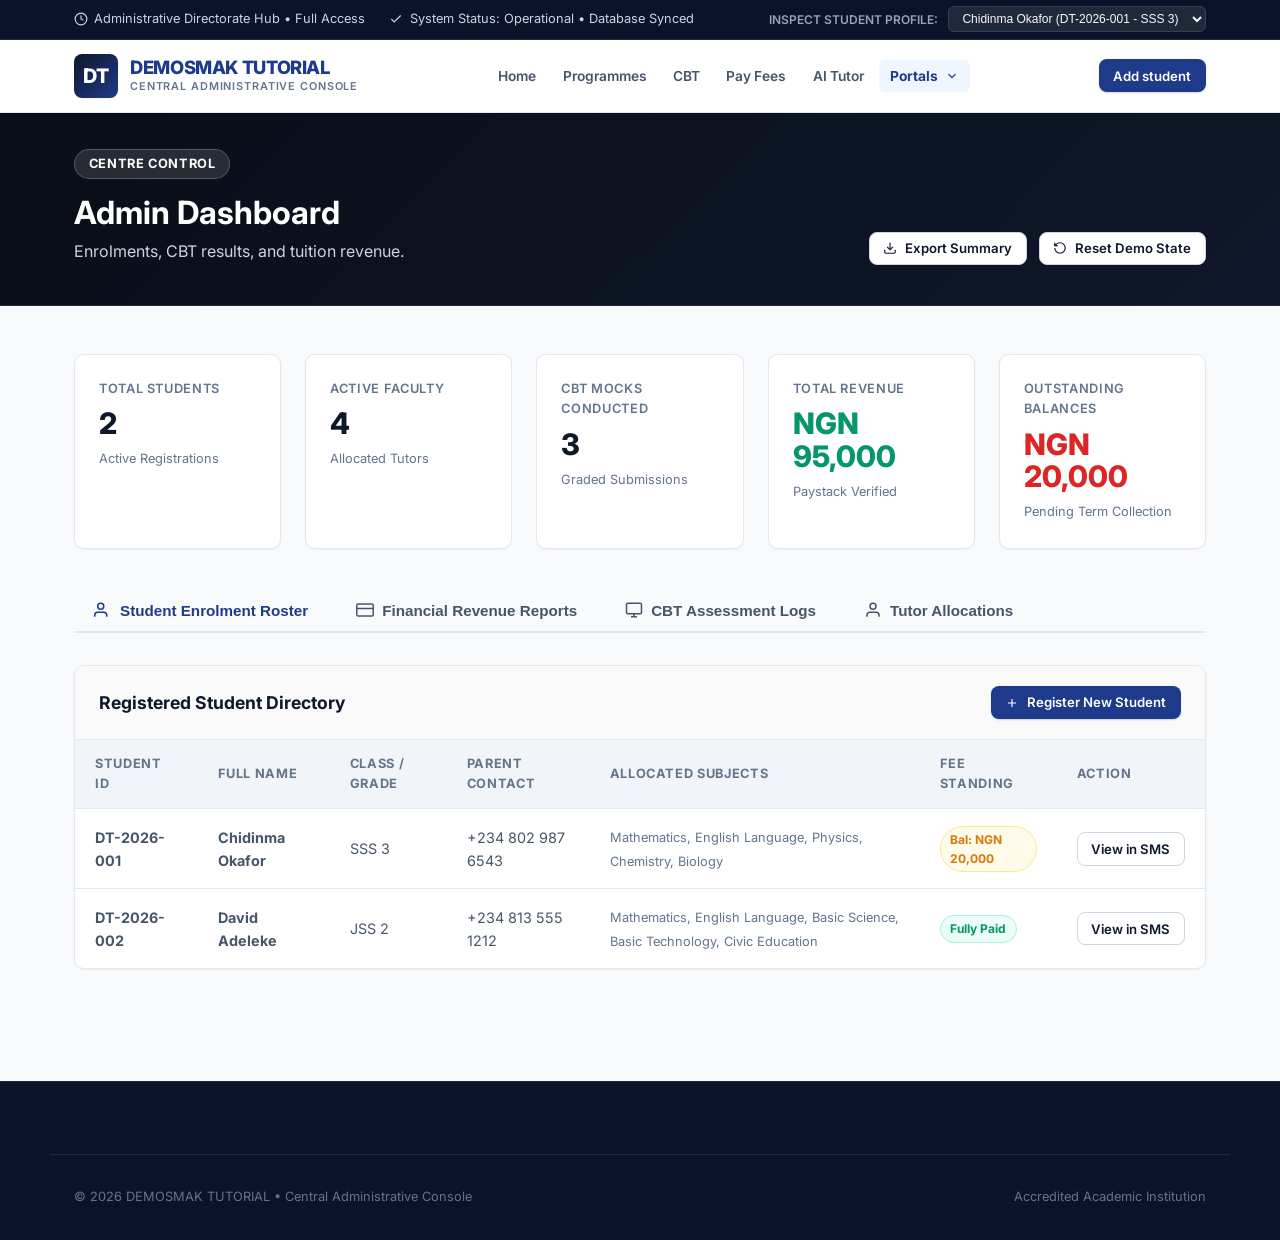
==== admin.html @ b0f5651f "first commit" ====
<!DOCTYPE html>
<html lang="en">
<head>
    <meta charset="UTF-8">
    <meta name="viewport" content="width=device-width, initial-scale=1.0">
    <title>Administrative Dashboard | DEMOSMAK TUTORIAL</title>
    <meta name="description" content="Central administrative control panel for monitoring student registration, CBT exams, tuition revenue, and tutor allocations.">
    <link rel="stylesheet" href="assets/css/style.css">
</head>
<body>

    <!-- Top Status Bar -->
    <header class="top-bar">
        <div class="container">
            <div class="top-info">
                <span class="top-info-item">
                    <svg width="14" height="14" viewBox="0 0 24 24" fill="none" stroke="currentColor" stroke-width="2"><circle cx="12" cy="12" r="10"></circle><polyline points="12 6 12 12 16 14"></polyline></svg>
                    Administrative Directorate Hub &bull; Full Access
                </span>
                <span class="top-info-item">
                    <svg width="14" height="14" viewBox="0 0 24 24" fill="none" stroke="currentColor" stroke-width="2"><polyline points="20 6 9 17 4 12"></polyline></svg>
                    System Status: Operational &bull; Database Synced
                </span>
            </div>
            <div class="top-switcher">
                <label for="global-student-select">Inspect Student Profile:</label>
                <select id="global-student-select" class="student-select-input" aria-label="Inspect student profile"></select>
            </div>
        </div>
    </header>

    <!-- Navigation Header -->
    <nav class="main-header" aria-label="Main Navigation">
        <div class="container nav-container">
            <a href="index.html" class="brand-logo">
                <div class="brand-icon-box" style="background: linear-gradient(135deg, #0f172a 0%, #1e3a8a 100%);">DT</div>
                <div class="brand-text-block">
                    <span class="brand-title">DEMOSMAK TUTORIAL</span>
                    <span class="brand-sub">Central Administrative Console</span>
                </div>
            </a>

            <ul class="nav-links" id="nav-menu-links">
                <li><a href="index.html" class="nav-link">Home</a></li>
                <li><a href="index.html#programmes" class="nav-link">Programmes</a></li>
                <li><a href="cbt.html" class="nav-link">CBT</a></li>
                <li><a href="payments.html" class="nav-link">Pay Fees</a></li>
                <li><a href="ai-tutor.html" class="nav-link">AI Tutor</a></li>
                <li class="nav-item-dropdown">
                    <button type="button" class="nav-link nav-dropdown-toggle" aria-expanded="false">
                        Portals
                        <svg viewBox="0 0 24 24" fill="none" stroke="currentColor" stroke-width="2"><polyline points="6 9 12 15 18 9"></polyline></svg>
                    </button>
                    <ul class="nav-dropdown">
                        <li><a href="sms.html">Student Portal</a></li>
                        <li><a href="parent.html">Parent Portal</a></li>
                        <li><a href="admin.html">Admin Dashboard</a></li>
                    </ul>
                </li>
            </ul>

            <div class="nav-cta-group">
                <button type="button" class="btn btn-primary btn-sm open-register-modal-btn">Add student</button>
                <button type="button" class="mobile-toggle" id="mobile-nav-toggle" aria-label="Toggle navigation">
                    <svg width="24" height="24" viewBox="0 0 24 24" fill="none" stroke="currentColor" stroke-width="2"><line x1="3" y1="12" x2="21" y2="12"></line><line x1="3" y1="6" x2="21" y2="6"></line><line x1="3" y1="18" x2="21" y2="18"></line></svg>
                </button>
            </div>
        </div>
    </nav>

    <!-- Page Banner -->
    <header class="page-header-banner" style="background: linear-gradient(135deg, #090e17 0%, #0f172a 100%);">
        <div class="container page-header-content">
            <div class="page-title-box">
                <div class="section-badge" style="background: rgba(255,255,255,0.12); color: #ffffff; border-color: rgba(255,255,255,0.2);">
                    Centre control
                </div>
                <h1>Admin Dashboard</h1>
                <p>Enrolments, CBT results, and tuition revenue.</p>
            </div>
            <div style="display: flex; gap: 0.75rem;">
                <button type="button" class="btn btn-secondary btn-sm" onclick="exportDataSummary()">
                    <svg width="14" height="14" viewBox="0 0 24 24" fill="none" stroke="currentColor" stroke-width="2"><path d="M21 15v4a2 2 0 0 1-2 2H5a2 2 0 0 1-2-2v-4"></path><polyline points="7 10 12 15 17 10"></polyline><line x1="12" y1="15" x2="12" y2="3"></line></svg>
                    Export Summary
                </button>
                <button type="button" class="btn btn-secondary btn-sm" onclick="resetDatabaseConfirm()">
                    <svg width="14" height="14" viewBox="0 0 24 24" fill="none" stroke="currentColor" stroke-width="2"><path d="M3 12a9 9 0 1 0 9-9 9.75 9.75 0 0 0-6.74 2.74L3 8"></path><polyline points="3 3 3 8 8 8"></polyline></svg>
                    Reset Demo State
                </button>
            </div>
        </div>
    </header>

    <!-- Main Container -->
    <main class="portal-container">
        <div class="container">

            <!-- 5 Master KPI Metrics -->
            <div class="stats-cards-grid" style="grid-template-columns: repeat(5, 1fr); margin-bottom: 2.5rem;">
                <div class="stat-kpi-card">
                    <span class="label">Total Students</span>
                    <div class="number" id="adm-kpi-students">2</div>
                    <span class="sub">Active Registrations</span>
                </div>

                <div class="stat-kpi-card">
                    <span class="label">Active Faculty</span>
                    <div class="number" id="adm-kpi-tutors">4</div>
                    <span class="sub">Allocated Tutors</span>
                </div>

                <div class="stat-kpi-card">
                    <span class="label">CBT Mocks Conducted</span>
                    <div class="number" id="adm-kpi-cbt">3</div>
                    <span class="sub">Graded Submissions</span>
                </div>

                <div class="stat-kpi-card">
                    <span class="label">Total Revenue</span>
                    <div class="number" style="color: var(--success);" id="adm-kpi-revenue">NGN 95,000</div>
                    <span class="sub">Paystack Verified</span>
                </div>

                <div class="stat-kpi-card">
                    <span class="label">Outstanding Balances</span>
                    <div class="number" style="color: var(--danger);" id="adm-kpi-outstanding">NGN 20,000</div>
                    <span class="sub">Pending Term Collection</span>
                </div>
            </div>

            <!-- Tab Navigation for Admin Sections -->
            <nav class="portal-tabs" aria-label="Admin Sections">
                <button type="button" class="portal-tab-btn active" data-tab="tab-adm-students">
                    <svg width="18" height="18" viewBox="0 0 24 24" fill="none" stroke="currentColor" stroke-width="2"><path d="M17 21v-2a4 4 0 0 0-4-4H5a4 4 0 0 0-4 4v2"></path><circle cx="9" cy="7" r="4"></circle></svg>
                    Student Enrolment Roster
                </button>
                <button type="button" class="portal-tab-btn" data-tab="tab-adm-revenue">
                    <svg width="18" height="18" viewBox="0 0 24 24" fill="none" stroke="currentColor" stroke-width="2"><rect x="1" y="4" width="22" height="16" rx="2" ry="2"></rect><line x1="1" y1="10" x2="23" y2="10"></line></svg>
                    Financial Revenue Reports
                </button>
                <button type="button" class="portal-tab-btn" data-tab="tab-adm-cbt">
                    <svg width="18" height="18" viewBox="0 0 24 24" fill="none" stroke="currentColor" stroke-width="2"><rect x="2" y="3" width="20" height="14" rx="2" ry="2"></rect><line x1="8" y1="21" x2="16" y2="21"></line><line x1="12" y1="17" x2="12" y2="21"></line></svg>
                    CBT Assessment Logs
                </button>
                <button type="button" class="portal-tab-btn" data-tab="tab-adm-tutors">
                    <svg width="18" height="18" viewBox="0 0 24 24" fill="none" stroke="currentColor" stroke-width="2"><path d="M20 21v-2a4 4 0 0 0-4-4H8a4 4 0 0 0-4 4v2"></path><circle cx="12" cy="7" r="4"></circle></svg>
                    Tutor Allocations
                </button>
            </nav>

            <!-- TAB 1: Student Enrolment Roster -->
            <section id="tab-adm-students" class="tab-pane active">
                <div class="data-table-card">
                    <div class="table-header-bar">
                        <h3>Registered Student Directory</h3>
                        <button type="button" class="btn btn-primary btn-sm open-register-modal-btn">
                            <svg width="14" height="14" viewBox="0 0 24 24" fill="none" stroke="currentColor" stroke-width="2"><line x1="12" y1="5" x2="12" y2="19"></line><line x1="5" y1="12" x2="19" y2="12"></line></svg>
                            Register New Student
                        </button>
                    </div>
                    <table class="custom-table">
                        <thead>
                            <tr>
                                <th>Student ID</th>
                                <th>Full Name</th>
                                <th>Class / Grade</th>
                                <th>Parent Contact</th>
                                <th>Allocated Subjects</th>
                                <th>Fee Standing</th>
                                <th>Action</th>
                            </tr>
                        </thead>
                        <tbody id="adm-students-tbody">
                            <!-- Populated dynamically -->
                        </tbody>
                    </table>
                </div>
            </section>

            <!-- TAB 2: Financial Revenue Reports -->
            <section id="tab-adm-revenue" class="tab-pane">
                <div class="stats-cards-grid" style="grid-template-columns: repeat(3, 1fr); margin-bottom: 2rem;">
                    <div class="stat-kpi-card">
                        <span class="label">Total Projected Tuition</span>
                        <div class="number" id="rev-projected">NGN 115,000</div>
                        <span class="sub">Total term billable value</span>
                    </div>
                    <div class="stat-kpi-card">
                        <span class="label">Verified Cash Collected</span>
                        <div class="number" style="color: var(--success);" id="rev-collected">NGN 95,000</div>
                        <span class="sub">Direct Paystack deposits</span>
                    </div>
                    <div class="stat-kpi-card">
                        <span class="label">Collection Efficiency</span>
                        <div class="number" style="color: var(--primary);" id="rev-efficiency">82.6%</div>
                        <span class="sub">Target: 95% before mid-term</span>
                    </div>
                </div>

                <div class="data-table-card">
                    <div class="table-header-bar">
                        <h3>Institution-Wide Paystack Transactions & Receipts</h3>
                        <button type="button" class="btn btn-secondary btn-sm" onclick="window.print()">
                            <svg width="14" height="14" viewBox="0 0 24 24" fill="none" stroke="currentColor" stroke-width="2"><polyline points="6 9 6 2 18 2 18 9"></polyline><path d="M6 18H4a2 2 0 0 1-2-2v-5a2 2 0 0 1 2-2h16a2 2 0 0 1 2 2v5a2 2 0 0 1-2 2h-2"></path><rect x="6" y="14" width="12" height="8"></rect></svg>
                            Print Financial Statement
                        </button>
                    </div>
                    <table class="custom-table">
                        <thead>
                            <tr>
                                <th>Reference</th>
                                <th>Student Name</th>
                                <th>Date</th>
                                <th>Purpose</th>
                                <th>Gateway Channel</th>
                                <th>Amount</th>
                                <th>Status</th>
                                <th>Audit Receipt</th>
                            </tr>
                        </thead>
                        <tbody id="adm-revenue-tbody">
                            <!-- Populated dynamically -->
                        </tbody>
                    </table>
                </div>
            </section>

            <!-- TAB 3: CBT Assessment Logs -->
            <section id="tab-adm-cbt" class="tab-pane">
                <div class="data-table-card">
                    <div class="table-header-bar">
                        <h3>Institution-Wide CBT Test Log & Mark Register</h3>
                        <a href="cbt.html" class="btn btn-secondary btn-sm">Open CBT Examination Hall</a>
                    </div>
                    <table class="custom-table">
                        <thead>
                            <tr>
                                <th>Candidate</th>
                                <th>Candidate ID</th>
                                <th>Subject Paper</th>
                                <th>Date & Time</th>
                                <th>Score (Correct/Total)</th>
                                <th>Percentage</th>
                                <th>Grade Standing</th>
                            </tr>
                        </thead>
                        <tbody id="adm-cbt-tbody">
                            <!-- Populated dynamically -->
                        </tbody>
                    </table>
                </div>
            </section>

            <!-- TAB 4: Tutor Allocations -->
            <section id="tab-adm-tutors" class="tab-pane">
                <div class="data-table-card">
                    <div class="table-header-bar">
                        <h3>Tutorial Faculty Roster & Workload</h3>
                        <span class="status-badge status-active">Senior Academic Staff</span>
                    </div>
                    <table class="custom-table">
                        <thead>
                            <tr>
                                <th>Tutor ID</th>
                                <th>Faculty Name</th>
                                <th>Assigned Subjects</th>
                                <th>Qualifications</th>
                                <th>Active Students</th>
                                <th>Faculty Rating</th>
                            </tr>
                        </thead>
                        <tbody id="adm-tutors-tbody">
                            <!-- Populated dynamically -->
                        </tbody>
                    </table>
                </div>
            </section>

        </div>
    </main>

    <!-- Student Registration Modal (Reused) -->
    <div class="modal-backdrop" id="registration-modal" role="dialog" aria-modal="true">
        <div class="modal-card">
            <div class="modal-header">
                <div>
                    <h3>Enroll New Student</h3>
                    <p style="font-size: 0.8rem; color: var(--text-muted); margin: 0;">Administrative admissions registry</p>
                </div>
                <button type="button" class="btn btn-secondary btn-sm" id="close-register-modal-btn">
                    <svg width="18" height="18" viewBox="0 0 24 24" fill="none" stroke="currentColor" stroke-width="2"><line x1="18" y1="6" x2="6" y2="18"></line><line x1="6" y1="6" x2="18" y2="18"></line></svg>
                </button>
            </div>
            <form id="student-registration-form">
                <div class="modal-body">
                    <div class="form-grid-2">
                        <div class="form-group">
                            <label for="reg-fullname">Full Name *</label>
                            <input type="text" id="reg-fullname" class="form-control" placeholder="Full Student Name" required>
                        </div>
                        <div class="form-group">
                            <label for="reg-email">Student / Guardian Email *</label>
                            <input type="email" id="reg-email" class="form-control" placeholder="email@example.com" required>
                        </div>
                    </div>
                    <div class="form-grid-2">
                        <div class="form-group">
                            <label for="reg-phone">Student / Guardian Phone *</label>
                            <input type="tel" id="reg-phone" class="form-control" placeholder="+234 800 000 0000" required>
                        </div>
                        <div class="form-group">
                            <label for="reg-grade">Class / Level *</label>
                            <select id="reg-grade" class="form-control" required>
                                <option value="">-- Select Class --</option>
                                <option value="SSS 3">Senior Secondary 3 (SSS 3)</option>
                                <option value="SSS 2">Senior Secondary 2 (SSS 2)</option>
                                <option value="SSS 1">Senior Secondary 1 (SSS 1)</option>
                                <option value="JSS 3">Junior Secondary 3 (JSS 3)</option>
                                <option value="JSS 2">Junior Secondary 2 (JSS 2)</option>
                                <option value="JSS 1">Junior Secondary 1 (JSS 1)</option>
                                <option value="JAMB / UTME Intensive">JAMB / UTME Intensive Prep</option>
                                <option value="Primary 6">Primary 6 Entrance Prep</option>
                            </select>
                        </div>
                    </div>
                    <div class="form-grid-2">
                        <div class="form-group">
                            <label for="reg-parent-name">Parent Name *</label>
                            <input type="text" id="reg-parent-name" class="form-control" placeholder="Parent / Guardian Name" required>
                        </div>
                        <div class="form-group">
                            <label for="reg-parent-phone">Parent Phone *</label>
                            <input type="tel" id="reg-parent-phone" class="form-control" placeholder="+234 800 111 2222" required>
                        </div>
                    </div>
                    <div class="form-group">
                        <label>Allocated Subjects:</label>
                        <div class="checkbox-group">
                            <label class="checkbox-label"><input type="checkbox" name="reg_subjects" value="Mathematics" checked> Mathematics</label>
                            <label class="checkbox-label"><input type="checkbox" name="reg_subjects" value="English Language" checked> English Language</label>
                            <label class="checkbox-label"><input type="checkbox" name="reg_subjects" value="Physics"> Physics</label>
                            <label class="checkbox-label"><input type="checkbox" name="reg_subjects" value="Chemistry"> Chemistry</label>
                            <label class="checkbox-label"><input type="checkbox" name="reg_subjects" value="Biology"> Biology</label>
                            <label class="checkbox-label"><input type="checkbox" name="reg_subjects" value="Economics"> Economics</label>
                        </div>
                    </div>
                </div>
                <div class="modal-footer">
                    <button type="button" class="btn btn-secondary" onclick="document.getElementById('registration-modal').classList.remove('visible')">Cancel</button>
                    <button type="submit" class="btn btn-primary">Save & Issue ID</button>
                </div>
            </form>
        </div>
    </div>

    <!-- Site Footer -->
    <footer class="site-footer">
        <div class="container footer-bottom">
            <span>&copy; 2026 DEMOSMAK TUTORIAL &bull; Central Administrative Console</span>
            <span>Accredited Academic Institution</span>
        </div>
    </footer>

    <!-- Shared Framework Scripts -->
    <script src="assets/js/db.js"></script>
    <script src="assets/js/payment-engine.js"></script>
    <script src="assets/js/main.js"></script>

    <script>
        document.addEventListener('DOMContentLoaded', () => {
            initAdminTabs();
            renderAdminDashboard();

            window.addEventListener('studentRegistered', () => {
                renderAdminDashboard();
            });

            window.addEventListener('paymentCompleted', () => {
                renderAdminDashboard();
            });
        });

        function initAdminTabs() {
            const tabs = document.querySelectorAll('.portal-tab-btn');
            tabs.forEach(tab => {
                tab.onclick = () => {
                    tabs.forEach(t => t.classList.remove('active'));
                    tab.classList.add('active');

                    const target = tab.dataset.tab;
                    document.querySelectorAll('.tab-pane').forEach(p => p.classList.remove('active'));
                    const targetPane = document.getElementById(target);
                    if (targetPane) targetPane.classList.add('active');
                };
            });
        }

        function renderAdminDashboard() {
            const students = window.demosmakDB.getStudents();
            const tutors = window.demosmakDB.getTutors();
            const cbtHistory = window.demosmakDB.getCbtHistory();
            const allReceipts = window.demosmakDB.getAllReceipts();

            // Total Students
            document.getElementById('adm-kpi-students').textContent = students.length;

            // Total Tutors
            document.getElementById('adm-kpi-tutors').textContent = tutors.length;

            // CBT Mocks
            document.getElementById('adm-kpi-cbt').textContent = cbtHistory.length;

            // Financial Calculations
            let totalProjected = 0;
            let totalCollected = 0;
            let totalOutstanding = 0;

            students.forEach(s => {
                if (s.financials) {
                    totalProjected += (s.financials.termFee || 0);
                    totalCollected += (s.financials.amountPaid || 0);
                    totalOutstanding += (s.financials.outstandingBalance || 0);
                }
            });

            document.getElementById('adm-kpi-revenue').textContent = `NGN ${totalCollected.toLocaleString()}`;
            document.getElementById('adm-kpi-outstanding').textContent = `NGN ${totalOutstanding.toLocaleString()}`;

            document.getElementById('rev-projected').textContent = `NGN ${totalProjected.toLocaleString()}`;
            document.getElementById('rev-collected').textContent = `NGN ${totalCollected.toLocaleString()}`;
            
            const eff = totalProjected > 0 ? ((totalCollected / totalProjected) * 100).toFixed(1) : 0;
            document.getElementById('rev-efficiency').textContent = `${eff}%`;

            // Tab 1: Students Roster Table
            const stTbody = document.getElementById('adm-students-tbody');
            if (stTbody) {
                stTbody.innerHTML = students.map(s => {
                    const fin = s.financials || { outstandingBalance: 0 };
                    let badgeClass = 'status-paid';
                    let badgeText = 'Fully Paid';
                    if (fin.outstandingBalance > 0) {
                        badgeClass = 'status-partial';
                        badgeText = `Bal: NGN ${fin.outstandingBalance.toLocaleString()}`;
                    }
                    return `
                        <tr>
                            <td class="font-mono"><strong>${s.id}</strong></td>
                            <td><strong>${s.fullName}</strong></td>
                            <td>${s.grade}</td>
                            <td>${s.parentPhone || s.phone || 'N/A'}</td>
                            <td><span style="font-size: 0.8rem; color: var(--text-muted);">${(s.subjects || []).join(', ')}</span></td>
                            <td><span class="status-badge ${badgeClass}">${badgeText}</span></td>
                            <td>
                                <button type="button" class="btn btn-secondary btn-sm" onclick="selectAndOpenSms('${s.id}')">
                                    View in SMS
                                </button>
                            </td>
                        </tr>
                    `;
                }).join('');
            }

            // Tab 2: Revenue Table
            const revTbody = document.getElementById('adm-revenue-tbody');
            if (revTbody) {
                if (allReceipts.length === 0) {
                    revTbody.innerHTML = `<tr><td colspan="8" style="text-align: center; color: var(--text-muted);">No verified receipts in bursary ledger.</td></tr>`;
                } else {
                    revTbody.innerHTML = allReceipts.map(r => `
                        <tr>
                            <td class="font-mono"><strong>${r.ref}</strong></td>
                            <td>${r.studentName || 'Student'}</td>
                            <td>${r.date}</td>
                            <td>${r.description}</td>
                            <td>${r.channel || 'Paystack Direct'}</td>
                            <td style="font-weight: 700; color: var(--success);">NGN ${Number(r.amount).toLocaleString()}</td>
                            <td><span class="status-badge status-active">Verified</span></td>
                            <td>
                                <button type="button" class="btn btn-secondary btn-sm" onclick="viewAuditReceipt('${r.ref}')">
                                    Digital Receipt
                                </button>
                            </td>
                        </tr>
                    `).join('');
                }
            }

            // Tab 3: CBT Log
            const cbtTbody = document.getElementById('adm-cbt-tbody');
            if (cbtTbody) {
                if (cbtHistory.length === 0) {
                    cbtTbody.innerHTML = `<tr><td colspan="7" style="text-align: center; color: var(--text-muted);">No CBT assessment attempts recorded yet.</td></tr>`;
                } else {
                    cbtTbody.innerHTML = cbtHistory.map(c => `
                        <tr>
                            <td><strong>${c.studentName || 'Candidate'}</strong></td>
                            <td class="font-mono">${c.studentId || 'N/A'}</td>
                            <td>${c.testTitle}</td>
                            <td>${c.dateTaken}</td>
                            <td><strong>${c.score} / ${c.total}</strong></td>
                            <td><span class="status-badge status-active" style="font-weight: 800;">${c.percentage}%</span></td>
                            <td>${c.grade}</td>
                        </tr>
                    `).join('');
                }
            }

            // Tab 4: Tutors
            const tutTbody = document.getElementById('adm-tutors-tbody');
            if (tutTbody) {
                tutTbody.innerHTML = tutors.map(t => `
                    <tr>
                        <td class="font-mono"><strong>${t.id}</strong></td>
                        <td><strong>${t.name}</strong></td>
                        <td>${t.subjects.join(', ')}</td>
                        <td>${t.qualifications}</td>
                        <td><span class="status-badge status-active">${t.studentsCount} Students</span></td>
                        <td><strong>${t.rating}</strong></td>
                    </tr>
                `).join('');
            }
        }

        function selectAndOpenSms(studentId) {
            window.demosmakDB.setActiveStudentId(studentId);
            window.location.href = 'sms.html';
        }

        function viewAuditReceipt(ref) {
            const receipts = window.demosmakDB.getAllReceipts();
            const record = receipts.find(r => r.ref === ref);
            if (record) {
                const student = window.demosmakDB.getStudentById(record.studentId);
                window.demosmakPayment.showDigitalReceipt(record, student);
            }
        }

        function exportDataSummary() {
            const students = window.demosmakDB.getStudents();
            const receipts = window.demosmakDB.getAllReceipts();
            const cbt = window.demosmakDB.getCbtHistory();

            const summary = {
                exportDate: new Date().toISOString(),
                totalStudents: students.length,
                totalReceipts: receipts.length,
                totalCbtRecords: cbt.length,
                students: students
            };

            const blob = new Blob([JSON.stringify(summary, null, 2)], { type: 'application/json' });
            const url = URL.createObjectURL(blob);
            const a = document.createElement('a');
            a.href = url;
            a.download = `demosmak-admin-export-${new Date().toISOString().split('T')[0]}.json`;
            a.click();
            URL.revokeObjectURL(url);
            showToast('Administrative summary data exported as JSON.', 'success');
        }

        function resetDatabaseConfirm() {
            if (confirm('Are you sure you want to reset the demonstration database to default seed data? All custom additions will be restored to original demo state.')) {
                window.demosmakDB.resetToDefaults();
                showToast('Database reset to defaults successfully.', 'info');
                renderAdminDashboard();
            }
        }
    </script>
</body>
</html>
---- assets/css/style.css ----
/* ==========================================================================
   DEMOSMAK TUTORIAL - Professional Design System & Stylesheet
   Strictly Zero Emojis • Ultra-Clean Architecture • High Accessibility
   ========================================================================== */

@import url("https://fonts.googleapis.com/css2?family=Inter:wght@400;500;600;700;800&display=swap");

:root {
    /* Color Palette */
    --primary: #1e3a8a;          /* Deep Oxford Blue */
    --primary-hover: #172554;
    --primary-light: #eff6ff;
    --secondary: #0f766e;        /* Deep Academic Teal */
    --secondary-hover: #115e59;
    --accent: #2563eb;           /* Electric Royal Blue */
    --accent-gold: #d97706;      /* Academic Amber */
    
    /* Neutrals */
    --bg-main: #f8fafc;
    --bg-surface: #ffffff;
    --bg-surface-subtle: #f1f5f9;
    --border: #e2e8f0;
    --border-strong: #cbd5e1;
    
    /* Typography */
    --text-primary: #0f172a;
    --text-secondary: #475569;
    --text-muted: #64748b;
    --text-inverse: #ffffff;
    
    /* Status Colors */
    --success: #059669;
    --success-light: #ecfdf5;
    --warning: #d97706;
    --warning-light: #fffbeb;
    --danger: #dc2626;
    --danger-light: #fef2f2;
    --info: #0284c7;
    --info-light: #f0f9ff;
    
    /* Dimensions & Shadows */
    --radius-sm: 6px;
    --radius-md: 10px;
    --radius-lg: 14px;
    --shadow-sm: 0 1px 2px 0 rgba(0, 0, 0, 0.05);
    --shadow-md: 0 4px 6px -1px rgba(0, 0, 0, 0.07), 0 2px 4px -2px rgba(0, 0, 0, 0.05);
    --shadow-lg: 0 10px 15px -3px rgba(0, 0, 0, 0.08), 0 4px 6px -4px rgba(0, 0, 0, 0.04);
    --shadow-xl: 0 20px 25px -5px rgba(0, 0, 0, 0.1), 0 8px 10px -6px rgba(0, 0, 0, 0.06);
    
    --transition: all 0.2s cubic-bezier(0.16, 1, 0.3, 1);
    --font-stack: Inter, -apple-system, BlinkMacSystemFont, "Segoe UI", Roboto, "Helvetica Neue", Arial, sans-serif;
}

*, *::before, *::after {
    box-sizing: border-box;
    margin: 0;
    padding: 0;
}

html {
    font-size: 16px;
    scroll-behavior: smooth;
}

body {
    font-family: var(--font-stack);
    background-color: var(--bg-main);
    color: var(--text-primary);
    line-height: 1.6;
    -webkit-font-smoothing: antialiased;
}

/* ==========================================================================
   Typography & Utilities
   ========================================================================== */

h1, h2, h3, h4, h5, h6 {
    color: var(--text-primary);
    font-weight: 700;
    line-height: 1.25;
}

h1 { font-size: 2.25rem; }
h2 { font-size: 1.85rem; }
h3 { font-size: 1.35rem; }
h4 { font-size: 1.1rem; }

p {
    color: var(--text-secondary);
    font-size: 0.975rem;
}

a {
    color: var(--accent);
    text-decoration: none;
    transition: var(--transition);
}

a:hover {
    color: var(--primary-hover);
}

.container {
    width: 100%;
    max-width: 1180px;
    margin: 0 auto;
    padding: 0 1.5rem;
}

.section-header {
    text-align: center;
    max-width: 720px;
    margin: 0 auto 3rem;
}

.section-badge {
    display: inline-block;
    padding: 0.25rem 0.85rem;
    background: var(--primary-light);
    color: var(--primary);
    font-size: 0.8rem;
    font-weight: 700;
    text-transform: uppercase;
    letter-spacing: 0.05em;
    border-radius: 9999px;
    margin-bottom: 0.85rem;
    border: 1px solid #bfdbfe;
}

.section-header h2 {
    margin-bottom: 0.75rem;
}

.section-header p {
    font-size: 1.05rem;
}

/* ==========================================================================
   Buttons & Interactive Elements
   ========================================================================== */

.btn {
    display: inline-flex;
    align-items: center;
    justify-content: center;
    gap: 0.5rem;
    font-family: inherit;
    font-weight: 600;
    font-size: 0.925rem;
    padding: 0.7rem 1.4rem;
    border-radius: 8px;
    border: 1px solid transparent;
    cursor: pointer;
    transition: var(--transition);
    line-height: 1.4;
    text-align: center;
    white-space: nowrap;
}

.btn-primary {
    background-color: var(--primary);
    color: #ffffff;
    box-shadow: 0 1px 2px rgba(15, 23, 42, 0.18);
}

.btn-primary:hover {
    background-color: var(--primary-hover);
    color: #ffffff;
    box-shadow: var(--shadow-md);
}

.btn-secondary {
    background-color: #ffffff;
    color: var(--text-primary);
    border-color: var(--border-strong);
}

.btn-secondary:hover {
    background-color: var(--bg-surface-subtle);
    border-color: var(--text-muted);
}

.btn-accent {
    background-color: var(--accent);
    color: #ffffff;
}

.btn-accent:hover {
    background-color: #1d4ed8;
    color: #ffffff;
}

.btn-outline-primary {
    background: transparent;
    border-color: var(--primary);
    color: var(--primary);
}

.btn-outline-primary:hover {
    background: var(--primary-light);
    color: var(--primary);
}

a.btn:hover {
    text-decoration: none;
}

.btn-danger {
    background-color: var(--danger);
    color: #ffffff;
}

.btn-danger:hover {
    background-color: #b91c1c;
}

.btn-sm {
    padding: 0.4rem 0.85rem;
    font-size: 0.825rem;
}

.btn-lg {
    padding: 0.85rem 1.85rem;
    font-size: 1.05rem;
}

.btn-block {
    width: 100%;
}

/* ==========================================================================
   Header & Navigation
   ========================================================================== */

.top-bar {
    background-color: #0b132b;
    color: #cbd5e1;
    font-size: 0.8rem;
    padding: 0.4rem 0;
    border-bottom: 1px solid #1e293b;
}

.top-bar .container {
    display: flex;
    justify-content: space-between;
    align-items: center;
    flex-wrap: wrap;
    gap: 0.5rem;
}

.top-info {
    display: flex;
    align-items: center;
    gap: 1.5rem;
}

.top-info-item {
    display: flex;
    align-items: center;
    gap: 0.4rem;
}

.top-switcher {
    display: flex;
    align-items: center;
    gap: 0.6rem;
}

.top-switcher label {
    font-size: 0.75rem;
    color: #94a3b8;
    text-transform: uppercase;
    font-weight: 600;
}

.student-select-input {
    background-color: #1e293b;
    color: #f8fafc;
    border: 1px solid #334155;
    padding: 0.25rem 0.6rem;
    font-size: 0.75rem;
    border-radius: var(--radius-sm);
    outline: none;
    cursor: pointer;
}

.main-header {
    background-color: #ffffff;
    border-bottom: 1px solid var(--border);
    position: sticky;
    top: 0;
    z-index: 100;
    box-shadow: var(--shadow-sm);
}

.nav-container {
    display: flex;
    align-items: center;
    justify-content: space-between;
    height: 72px;
    position: relative;
}

.brand-logo {
    display: flex;
    align-items: center;
    gap: 0.75rem;
    text-decoration: none;
}

.brand-icon-box {
    width: 44px;
    height: 44px;
    background: linear-gradient(135deg, var(--primary) 0%, var(--accent) 100%);
    border-radius: 8px;
    display: flex;
    align-items: center;
    justify-content: center;
    color: #ffffff;
    font-weight: 800;
    font-size: 1.25rem;
    box-shadow: var(--shadow-sm);
}

.brand-text-block {
    display: flex;
    flex-direction: column;
}

.brand-title {
    font-size: 1.15rem;
    font-weight: 800;
    color: var(--primary);
    letter-spacing: -0.02em;
    line-height: 1.15;
}

.brand-sub {
    font-size: 0.68rem;
    color: var(--text-muted);
    font-weight: 600;
    letter-spacing: 0.08em;
    text-transform: uppercase;
}

.nav-links {
    display: flex;
    align-items: center;
    gap: 0.25rem;
    list-style: none;
}

.nav-item-dropdown {
    position: relative;
}

.nav-dropdown-toggle {
    background: none;
    border: none;
    font-family: inherit;
    cursor: pointer;
}

.nav-dropdown-toggle svg {
    width: 14px;
    height: 14px;
    transition: transform 0.2s ease;
}

.nav-item-dropdown.open .nav-dropdown-toggle svg {
    transform: rotate(180deg);
}

.nav-dropdown {
    display: none;
    position: absolute;
    top: calc(100% + 6px);
    right: 0;
    min-width: 210px;
    background: #ffffff;
    border: 1px solid var(--border);
    border-radius: 10px;
    box-shadow: var(--shadow-lg);
    padding: 0.45rem;
    list-style: none;
    z-index: 130;
}

.nav-item-dropdown.open .nav-dropdown {
    display: block;
}

.nav-dropdown a {
    display: block;
    padding: 0.65rem 0.8rem;
    color: var(--text-secondary);
    font-size: 0.875rem;
    font-weight: 600;
    border-radius: 7px;
}

.nav-dropdown a:hover,
.nav-dropdown a.active {
    background: var(--primary-light);
    color: var(--primary);
}

.nav-link {
    display: inline-flex;
    align-items: center;
    gap: 0.4rem;
    padding: 0.5rem 0.7rem;
    font-size: 0.86rem;
    font-weight: 600;
    color: var(--text-secondary);
    border-radius: var(--radius-sm);
    transition: var(--transition);
}

.nav-link:hover {
    color: var(--primary);
    background-color: var(--bg-surface-subtle);
}

.nav-link.active {
    color: var(--primary);
    background-color: var(--primary-light);
    font-weight: 700;
}

.nav-cta-group {
    display: flex;
    align-items: center;
    gap: 0.75rem;
}

.mobile-toggle {
    display: none;
    background: none;
    border: none;
    padding: 0.5rem;
    cursor: pointer;
    color: var(--text-primary);
}

/* ==========================================================================
   Hero Section & Carousel
   ========================================================================== */

.hero-section {
    background: linear-gradient(180deg, #ffffff 0%, var(--bg-main) 100%);
    padding: 3rem 0 4.25rem;
    position: relative;
    border-bottom: 1px solid var(--border);
}

.hero-grid {
    display: grid;
    grid-template-columns: 1.1fr 0.9fr;
    gap: 3rem;
    align-items: center;
}

.hero-content h1 {
    font-size: 2.85rem;
    font-weight: 800;
    line-height: 1.12;
    color: #0b132b;
    margin-bottom: 0.9rem;
    letter-spacing: -0.03em;
}

.hero-content h1 span {
    color: var(--accent);
}

.hero-lead {
    font-size: 1.1rem;
    color: var(--text-secondary);
    margin-bottom: 1.5rem;
    line-height: 1.55;
    max-width: 36rem;
}

.hero-stats {
    display: flex;
    flex-wrap: wrap;
    gap: 0.75rem;
    margin-bottom: 1.75rem;
}

.hero-stat {
    background: #ffffff;
    border: 1px solid var(--border);
    border-radius: 10px;
    padding: 0.65rem 0.9rem;
    min-width: 118px;
}

.hero-stat strong {
    display: block;
    font-size: 1.05rem;
    color: var(--primary);
    line-height: 1.2;
}

.hero-stat span {
    font-size: 0.75rem;
    color: var(--text-muted);
    font-weight: 600;
}

.hero-points-list {
    display: grid;
    grid-template-columns: 1fr 1fr;
    gap: 0.85rem;
    margin-bottom: 2.5rem;
}

.hero-point-item {
    display: flex;
    align-items: flex-start;
    gap: 0.6rem;
    font-size: 0.9rem;
    font-weight: 600;
    color: var(--text-primary);
}

.hero-point-item svg {
    color: var(--secondary);
    flex-shrink: 0;
    margin-top: 2px;
}

.hero-actions {
    display: flex;
    align-items: center;
    gap: 1rem;
    flex-wrap: wrap;
}

.hero-carousel {
    position: relative;
    border-radius: var(--radius-lg);
    overflow: hidden;
    box-shadow: var(--shadow-xl);
    border: 3px solid #ffffff;
    background-color: #0b132b;
    height: 420px;
}

.carousel-slide {
    position: absolute;
    top: 0;
    left: 0;
    width: 100%;
    height: 100%;
    opacity: 0;
    visibility: hidden;
    transition: opacity 0.6s ease-in-out, visibility 0.6s;
}

.carousel-slide.active {
    opacity: 1;
    visibility: visible;
}

.carousel-slide img {
    width: 100%;
    height: 100%;
    object-fit: cover;
    display: block;
}

.slide-caption-overlay {
    position: absolute;
    bottom: 0;
    left: 0;
    right: 0;
    background: linear-gradient(180deg, transparent 0%, rgba(11, 19, 43, 0.9) 100%);
    color: #ffffff;
    padding: 2.5rem 1.5rem 1.5rem;
}

.slide-caption-overlay h3 {
    color: #ffffff;
    font-size: 1.25rem;
    margin-bottom: 0.35rem;
}

.slide-caption-overlay p {
    color: #cbd5e1;
    font-size: 0.85rem;
}

.carousel-controls {
    position: absolute;
    bottom: 1.25rem;
    right: 1.25rem;
    display: flex;
    gap: 0.5rem;
    z-index: 10;
}

.carousel-arrow {
    background: rgba(255, 255, 255, 0.9);
    border: none;
    width: 36px;
    height: 36px;
    border-radius: 50%;
    display: flex;
    align-items: center;
    justify-content: center;
    color: var(--text-primary);
    cursor: pointer;
    transition: var(--transition);
}

.carousel-arrow:hover {
    background: #ffffff;
    color: var(--primary);
}

.carousel-dots {
    position: absolute;
    bottom: 1.5rem;
    left: 1.5rem;
    display: flex;
    gap: 0.5rem;
    z-index: 10;
}

.carousel-dot {
    width: 10px;
    height: 10px;
    border-radius: 50%;
    background: rgba(255, 255, 255, 0.4);
    border: none;
    cursor: pointer;
    transition: var(--transition);
}

.carousel-dot.active {
    background: var(--accent);
    width: 24px;
    border-radius: 12px;
}

/* ==========================================================================
   Quick Access Bar
   ========================================================================== */

.quick-access-section {
    margin-top: -2rem;
    position: relative;
    z-index: 20;
    margin-bottom: 4rem;
}

.quick-access-grid {
    display: grid;
    grid-template-columns: repeat(4, 1fr);
    gap: 1.25rem;
}

.quick-card {
    background: #ffffff;
    border: 1px solid var(--border);
    border-radius: var(--radius-md);
    padding: 1.5rem;
    box-shadow: var(--shadow-md);
    display: flex;
    flex-direction: column;
    gap: 0.75rem;
    transition: var(--transition);
    text-decoration: none;
    color: inherit;
}

.quick-card:hover {
    transform: translateY(-3px);
    box-shadow: var(--shadow-lg);
    border-color: var(--accent);
}

.quick-icon-box {
    width: 48px;
    height: 48px;
    border-radius: 8px;
    background: var(--primary-light);
    color: var(--primary);
    display: flex;
    align-items: center;
    justify-content: center;
}

.quick-card h3 {
    font-size: 1.05rem;
    margin-bottom: 0.15rem;
}

.quick-card p {
    font-size: 0.85rem;
    color: var(--text-muted);
}

.card-cta {
    margin-top: auto;
    display: inline-flex;
    align-items: center;
    gap: 0.35rem;
    font-size: 0.85rem;
    font-weight: 700;
    color: var(--accent);
}

.quick-card:hover .card-cta {
    color: var(--primary-hover);
}

/* ==========================================================================
   Core Offerings Section
   ========================================================================== */

.offerings-section {
    padding: 4.25rem 0;
    background-color: #ffffff;
    border-bottom: 1px solid var(--border);
}

.offerings-grid {
    display: grid;
    grid-template-columns: repeat(3, 1fr);
    gap: 2rem;
}

.offering-card {
    background: var(--bg-main);
    border: 1px solid var(--border);
    border-radius: var(--radius-md);
    padding: 2rem;
    transition: var(--transition);
    display: flex;
    flex-direction: column;
    height: 100%;
}

.offering-card:hover {
    border-color: var(--border-strong);
    background: #ffffff;
    box-shadow: var(--shadow-md);
    transform: translateY(-2px);
}

.offering-number {
    font-size: 0.8rem;
    font-weight: 800;
    color: var(--accent);
    letter-spacing: 0.1em;
    margin-bottom: 0.75rem;
}

.offering-icon {
    width: 48px;
    height: 48px;
    border-radius: var(--radius-sm);
    background: #ffffff;
    border: 1px solid var(--border);
    display: flex;
    align-items: center;
    justify-content: center;
    color: var(--primary);
    margin-bottom: 1.25rem;
}

.offering-card h3 {
    font-size: 1.12rem;
    margin-bottom: 0.5rem;
}

.offering-card p {
    font-size: 0.9rem;
    color: var(--text-secondary);
    margin-bottom: 1.1rem;
    flex-grow: 1;
}

.offering-card .btn {
    margin-top: auto;
}

.offering-features {
    list-style: none;
    border-top: 1px solid var(--border);
    padding-top: 1rem;
    margin-top: auto;
}

.offering-features li {
    font-size: 0.825rem;
    color: var(--text-muted);
    margin-bottom: 0.5rem;
    display: flex;
    align-items: center;
    gap: 0.5rem;
}

.offering-features li svg {
    color: var(--success);
    flex-shrink: 0;
}

/* ==========================================================================
   Programmes & Subject Catalogue
   ========================================================================== */

.programmes-section {
    padding: 4.25rem 0;
    background-color: var(--bg-main);
}

.audience-section {
    padding: 4.25rem 0;
    background: #ffffff;
    border-bottom: 1px solid var(--border);
}

.audience-grid {
    display: grid;
    grid-template-columns: repeat(3, 1fr);
    gap: 1.5rem;
}

.audience-card {
    background: var(--bg-main);
    border: 1px solid var(--border);
    border-radius: var(--radius-md);
    padding: 1.75rem;
    display: flex;
    flex-direction: column;
    gap: 0.85rem;
}

.audience-card h3 {
    font-size: 1.15rem;
}

.audience-card p {
    font-size: 0.9rem;
}

.final-cta-section {
    padding: 3.5rem 0;
    background: linear-gradient(135deg, #0b132b 0%, #1e3a8a 100%);
    color: #ffffff;
}

.final-cta-inner {
    display: flex;
    align-items: center;
    justify-content: space-between;
    gap: 1.5rem;
    flex-wrap: wrap;
}

.final-cta-inner h2 {
    color: #ffffff;
    margin-bottom: 0.4rem;
}

.final-cta-inner p {
    color: #cbd5e1;
    margin: 0;
}

.final-cta-actions {
    display: flex;
    gap: 0.75rem;
    flex-wrap: wrap;
}

.filter-tabs {
    display: flex;
    justify-content: center;
    gap: 0.5rem;
    margin-bottom: 3rem;
    flex-wrap: wrap;
}

.filter-btn {
    background: #ffffff;
    border: 1px solid var(--border-strong);
    padding: 0.5rem 1.2rem;
    border-radius: 9999px;
    font-size: 0.875rem;
    font-weight: 600;
    color: var(--text-secondary);
    cursor: pointer;
    transition: var(--transition);
}

.filter-btn:hover {
    background: var(--bg-surface-subtle);
    color: var(--primary);
}

.filter-btn.active {
    background: var(--primary);
    color: #ffffff;
    border-color: var(--primary);
}

.programmes-grid {
    display: grid;
    grid-template-columns: repeat(3, 1fr);
    gap: 2rem;
}

.programme-card {
    background: #ffffff;
    border: 1px solid var(--border);
    border-radius: var(--radius-md);
    overflow: hidden;
    box-shadow: var(--shadow-sm);
    display: flex;
    flex-direction: column;
    transition: var(--transition);
}

.programme-card:hover {
    box-shadow: var(--shadow-lg);
    border-color: var(--accent);
}

.prog-card-header {
    padding: 1.5rem;
    border-bottom: 1px solid var(--border);
    background: #fafafa;
}

.prog-badge {
    display: inline-block;
    padding: 0.2rem 0.65rem;
    background: var(--primary-light);
    color: var(--primary);
    font-size: 0.75rem;
    font-weight: 700;
    border-radius: 4px;
    margin-bottom: 0.75rem;
}

.prog-card-header h3 {
    font-size: 1.15rem;
    margin-bottom: 0.25rem;
}

.prog-meta {
    font-size: 0.825rem;
    color: var(--text-muted);
}

.prog-card-body {
    padding: 1.5rem;
    flex-grow: 1;
    display: flex;
    flex-direction: column;
}

.prog-card-body p {
    font-size: 0.9rem;
    margin-bottom: 1.25rem;
}

.subject-pills {
    display: flex;
    flex-wrap: wrap;
    gap: 0.4rem;
    margin-bottom: 1.5rem;
}

.subject-pill {
    background: var(--bg-surface-subtle);
    color: var(--text-secondary);
    font-size: 0.75rem;
    font-weight: 600;
    padding: 0.2rem 0.55rem;
    border-radius: 4px;
    border: 1px solid var(--border);
}

.prog-schedule-box {
    margin-top: auto;
    background: var(--primary-light);
    border-left: 3px solid var(--primary);
    padding: 0.65rem 0.85rem;
    font-size: 0.8rem;
    color: var(--primary);
    margin-bottom: 1.25rem;
    border-radius: 0 var(--radius-sm) var(--radius-sm) 0;
}

.prog-card-footer {
    padding: 1.25rem 1.5rem;
    background: #fafafa;
    border-top: 1px solid var(--border);
    display: flex;
    align-items: center;
    justify-content: space-between;
}

.prog-fee {
    display: flex;
    flex-direction: column;
}

.prog-fee-label {
    font-size: 0.725rem;
    text-transform: uppercase;
    color: var(--text-muted);
    font-weight: 600;
}

.prog-fee-val {
    font-size: 1.1rem;
    font-weight: 800;
    color: var(--text-primary);
}

/* ==========================================================================
   CBT Highlight Section
   ========================================================================== */

.cbt-highlight-section {
    padding: 5rem 0;
    background: #0f172a;
    color: #ffffff;
}

.cbt-split-grid {
    display: grid;
    grid-template-columns: 1fr 1fr;
    gap: 3.5rem;
    align-items: center;
}

.cbt-text-col .section-badge {
    background: rgba(37, 99, 235, 0.2);
    color: #93c5fd;
    border-color: rgba(147, 197, 253, 0.3);
}

.cbt-text-col h2 {
    color: #ffffff;
    font-size: 2.2rem;
    margin-bottom: 1.25rem;
}

.cbt-text-col p {
    color: #94a3b8;
    font-size: 1.05rem;
    margin-bottom: 2rem;
}

.cbt-feature-list {
    display: grid;
    grid-template-columns: 1fr 1fr;
    gap: 1.25rem;
    margin-bottom: 2.5rem;
}

.cbt-feat-item {
    display: flex;
    gap: 0.75rem;
    align-items: flex-start;
}

.cbt-feat-icon {
    width: 36px;
    height: 36px;
    border-radius: var(--radius-sm);
    background: rgba(255, 255, 255, 0.1);
    display: flex;
    align-items: center;
    justify-content: center;
    color: #60a5fa;
    flex-shrink: 0;
}

.cbt-feat-title {
    font-weight: 700;
    color: #f1f5f9;
    font-size: 0.95rem;
    margin-bottom: 0.2rem;
}

.cbt-feat-desc {
    font-size: 0.825rem;
    color: #94a3b8;
}

.cbt-media-col {
    position: relative;
}

.cbt-img-frame {
    border-radius: var(--radius-lg);
    overflow: hidden;
    border: 3px solid rgba(255, 255, 255, 0.15);
    box-shadow: 0 25px 50px -12px rgba(0, 0, 0, 0.5);
}

.cbt-img-frame img {
    width: 100%;
    height: auto;
    display: block;
}

.cbt-stat-float {
    position: absolute;
    bottom: -1.5rem;
    right: 2rem;
    background: #ffffff;
    color: var(--text-primary);
    padding: 1rem 1.5rem;
    border-radius: var(--radius-md);
    box-shadow: var(--shadow-xl);
    display: flex;
    align-items: center;
    gap: 1rem;
    border: 1px solid var(--border);
}

.stat-circle-accent {
    width: 44px;
    height: 44px;
    border-radius: 50%;
    background: var(--success-light);
    color: var(--success);
    display: flex;
    align-items: center;
    justify-content: center;
    font-weight: 800;
}

/* ==========================================================================
   Portal Page Common Layouts & Hub Cards
   ========================================================================== */

.page-header-banner {
    background: linear-gradient(135deg, #0b132b 0%, #1e3a8a 100%);
    color: #ffffff;
    padding: 2.25rem 0 2.5rem;
    border-bottom: 1px solid #1e293b;
}

.page-header-content {
    display: flex;
    justify-content: space-between;
    align-items: flex-end;
    flex-wrap: wrap;
    gap: 1.5rem;
}

.page-title-box h1 {
    color: #ffffff;
    font-size: 2rem;
    margin-bottom: 0.4rem;
}

.page-title-box p {
    color: #cbd5e1;
    font-size: 1rem;
    max-width: 520px;
}

.portal-container {
    padding: 3rem 0 5rem;
}

.student-context-card {
    background: #ffffff;
    border: 1px solid var(--border);
    border-radius: var(--radius-md);
    padding: 1.5rem 2rem;
    margin-bottom: 2rem;
    box-shadow: var(--shadow-sm);
    display: flex;
    align-items: center;
    justify-content: space-between;
    flex-wrap: wrap;
    gap: 1.5rem;
}

.student-info-meta {
    display: flex;
    align-items: center;
    gap: 1.25rem;
}

.student-avatar {
    width: 56px;
    height: 56px;
    border-radius: 50%;
    background: linear-gradient(135deg, var(--primary) 0%, var(--accent) 100%);
    color: #ffffff;
    font-size: 1.35rem;
    font-weight: 800;
    display: flex;
    align-items: center;
    justify-content: center;
    border: 2px solid #ffffff;
    box-shadow: var(--shadow-sm);
}

.student-details h3 {
    font-size: 1.25rem;
    margin-bottom: 0.25rem;
}

.student-badges {
    display: flex;
    gap: 0.5rem;
    align-items: center;
    flex-wrap: wrap;
}

.status-badge {
    display: inline-flex;
    align-items: center;
    gap: 0.35rem;
    font-size: 0.75rem;
    font-weight: 700;
    padding: 0.2rem 0.6rem;
    border-radius: 9999px;
}

.status-active, .status-paid, .status-present {
    background: var(--success-light);
    color: var(--success);
    border: 1px solid #a7f3d0;
}

.status-partial, .status-pending {
    background: var(--warning-light);
    color: var(--warning);
    border: 1px solid #fde68a;
}

.status-unpaid, .status-absent {
    background: var(--danger-light);
    color: var(--danger);
    border: 1px solid #fecaca;
}

/* Tab Navigation */
.portal-tabs {
    display: flex;
    gap: 0.5rem;
    border-bottom: 2px solid var(--border);
    margin-bottom: 2rem;
    overflow-x: auto;
}

.portal-tab-btn {
    background: none;
    border: none;
    padding: 0.75rem 1.25rem;
    font-size: 0.95rem;
    font-weight: 600;
    color: var(--text-secondary);
    cursor: pointer;
    border-bottom: 2px solid transparent;
    margin-bottom: -2px;
    transition: var(--transition);
    white-space: nowrap;
    display: inline-flex;
    align-items: center;
    gap: 0.5rem;
}

.portal-tab-btn:hover {
    color: var(--primary);
}

.portal-tab-btn.active {
    color: var(--primary);
    border-bottom-color: var(--primary);
    font-weight: 700;
}

.tab-pane {
    display: none;
}

.tab-pane.active {
    display: block;
}

/* Common Card Grid */
.stats-cards-grid {
    display: grid;
    grid-template-columns: repeat(4, 1fr);
    gap: 1.5rem;
    margin-bottom: 2rem;
}

.stat-kpi-card {
    background: #ffffff;
    border: 1px solid var(--border);
    border-radius: var(--radius-md);
    padding: 1.5rem;
    box-shadow: var(--shadow-sm);
}

.stat-kpi-card .label {
    font-size: 0.8rem;
    font-weight: 600;
    color: var(--text-muted);
    text-transform: uppercase;
    letter-spacing: 0.05em;
    margin-bottom: 0.5rem;
    display: block;
}

.stat-kpi-card .number {
    font-size: 1.85rem;
    font-weight: 800;
    color: var(--text-primary);
    line-height: 1.1;
    margin-bottom: 0.35rem;
}

.stat-kpi-card .sub {
    font-size: 0.8rem;
    color: var(--text-muted);
}

/* Tables */
.data-table-card {
    background: #ffffff;
    border: 1px solid var(--border);
    border-radius: var(--radius-md);
    overflow: hidden;
    box-shadow: var(--shadow-sm);
    margin-bottom: 2rem;
}

.table-header-bar {
    padding: 1.25rem 1.5rem;
    border-bottom: 1px solid var(--border);
    display: flex;
    justify-content: space-between;
    align-items: center;
    background: #fafafa;
}

.table-header-bar h3 {
    font-size: 1.1rem;
}

.custom-table {
    width: 100%;
    border-collapse: collapse;
    text-align: left;
}

.custom-table th {
    background-color: var(--bg-surface-subtle);
    padding: 0.85rem 1.25rem;
    font-size: 0.8rem;
    font-weight: 700;
    text-transform: uppercase;
    color: var(--text-muted);
    letter-spacing: 0.05em;
    border-bottom: 1px solid var(--border);
}

.custom-table td {
    padding: 1rem 1.25rem;
    font-size: 0.9rem;
    color: var(--text-secondary);
    border-bottom: 1px solid var(--border);
}

.custom-table tr:last-child td {
    border-bottom: none;
}

.custom-table tr:hover td {
    background-color: #fcfcfc;
}

/* ==========================================================================
   CBT Engine Layout
   ========================================================================== */

.cbt-exam-wrapper {
    background: #ffffff;
    border: 1px solid var(--border);
    border-radius: var(--radius-md);
    box-shadow: var(--shadow-md);
    overflow: hidden;
}

.cbt-exam-header {
    background: #0f172a;
    color: #ffffff;
    padding: 1.25rem 2rem;
    display: flex;
    justify-content: space-between;
    align-items: center;
}

.cbt-test-info h3 {
    color: #ffffff;
    font-size: 1.2rem;
    margin-bottom: 0.2rem;
}

.cbt-test-info p {
    color: #94a3b8;
    font-size: 0.85rem;
}

.cbt-timer-box {
    display: flex;
    align-items: center;
    gap: 0.75rem;
    background: rgba(255, 255, 255, 0.1);
    padding: 0.5rem 1.25rem;
    border-radius: var(--radius-sm);
    border: 1px solid rgba(255, 255, 255, 0.15);
}

.cbt-timer-display {
    font-family: monospace;
    font-size: 1.5rem;
    font-weight: 800;
    color: #38bdf8;
    letter-spacing: 0.05em;
}

.cbt-timer-warning {
    color: #ef4444 !important;
    animation: pulse 1s infinite;
}

@keyframes pulse {
    0%, 100% { opacity: 1; }
    50% { opacity: 0.5; }
}

.cbt-exam-body {
    display: grid;
    grid-template-columns: 1fr 300px;
    min-height: 480px;
}

.cbt-question-area {
    padding: 2.5rem;
    border-right: 1px solid var(--border);
    display: flex;
    flex-direction: column;
}

.question-tracker {
    display: flex;
    justify-content: space-between;
    align-items: center;
    margin-bottom: 1.5rem;
    padding-bottom: 0.75rem;
    border-bottom: 1px solid var(--border);
}

.question-num-tag {
    font-size: 0.85rem;
    font-weight: 700;
    text-transform: uppercase;
    color: var(--primary);
    background: var(--primary-light);
    padding: 0.25rem 0.75rem;
    border-radius: 4px;
}

.question-text {
    font-size: 1.15rem;
    font-weight: 600;
    color: var(--text-primary);
    line-height: 1.5;
    margin-bottom: 2rem;
}

.options-list {
    display: flex;
    flex-direction: column;
    gap: 0.85rem;
    margin-bottom: 2.5rem;
}

.option-item {
    display: flex;
    align-items: center;
    gap: 1rem;
    padding: 1rem 1.25rem;
    border: 1px solid var(--border);
    border-radius: var(--radius-sm);
    cursor: pointer;
    transition: var(--transition);
    background: #ffffff;
}

.option-item:hover {
    background-color: var(--bg-surface-subtle);
    border-color: var(--border-strong);
}

.option-item.selected {
    border-color: var(--accent);
    background-color: var(--primary-light);
}

.option-radio {
    width: 20px;
    height: 20px;
    accent-color: var(--accent);
    cursor: pointer;
}

.option-label {
    font-size: 0.95rem;
    font-weight: 500;
    color: var(--text-primary);
    cursor: pointer;
    flex-grow: 1;
}

.cbt-nav-controls {
    margin-top: auto;
    display: flex;
    justify-content: space-between;
    align-items: center;
    padding-top: 1.5rem;
    border-top: 1px solid var(--border);
}

.cbt-palette-sidebar {
    padding: 1.5rem;
    background: var(--bg-surface-subtle);
    display: flex;
    flex-direction: column;
}

.palette-title {
    font-size: 0.85rem;
    font-weight: 700;
    text-transform: uppercase;
    color: var(--text-muted);
    margin-bottom: 1rem;
}

.palette-grid {
    display: grid;
    grid-template-columns: repeat(5, 1fr);
    gap: 0.5rem;
    margin-bottom: 2rem;
}

.palette-btn {
    aspect-ratio: 1;
    background: #ffffff;
    border: 1px solid var(--border);
    border-radius: var(--radius-sm);
    font-weight: 700;
    font-size: 0.85rem;
    cursor: pointer;
    transition: var(--transition);
    display: flex;
    align-items: center;
    justify-content: center;
}

.palette-btn.active {
    border: 2px solid var(--accent);
    background: #ffffff;
    color: var(--accent);
}

.palette-btn.answered {
    background: var(--success);
    color: #ffffff;
    border-color: var(--success);
}

.palette-btn.flagged {
    background: var(--warning);
    color: #ffffff;
    border-color: var(--warning);
}

.palette-legend {
    display: flex;
    flex-direction: column;
    gap: 0.5rem;
    font-size: 0.75rem;
    color: var(--text-muted);
    margin-top: auto;
    padding-top: 1.5rem;
    border-top: 1px solid var(--border);
}

.legend-item {
    display: flex;
    align-items: center;
    gap: 0.5rem;
}

.legend-swatch {
    width: 14px;
    height: 14px;
    border-radius: 3px;
    border: 1px solid var(--border);
}

.swatch-answered { background: var(--success); }
.swatch-unanswered { background: #ffffff; }
.swatch-flagged { background: var(--warning); }
.swatch-active { border: 2px solid var(--accent); }

/* CBT Results Screen */
.cbt-results-card {
    background: #ffffff;
    border: 1px solid var(--border);
    border-radius: var(--radius-md);
    padding: 3rem;
    text-align: center;
    box-shadow: var(--shadow-md);
}

.score-hero-circle {
    width: 130px;
    height: 130px;
    border-radius: 50%;
    margin: 0 auto 1.5rem;
    display: flex;
    flex-direction: column;
    align-items: center;
    justify-content: center;
    background: var(--primary-light);
    border: 4px solid var(--primary);
}

.score-pct {
    font-size: 2.2rem;
    font-weight: 800;
    color: var(--primary);
    line-height: 1;
}

.score-label {
    font-size: 0.75rem;
    font-weight: 700;
    text-transform: uppercase;
    color: var(--text-muted);
}

.review-item {
    text-align: left;
    background: var(--bg-surface-subtle);
    border: 1px solid var(--border);
    border-radius: var(--radius-sm);
    padding: 1.25rem;
    margin-bottom: 1rem;
}

.review-item.correct {
    border-left: 4px solid var(--success);
}

.review-item.incorrect {
    border-left: 4px solid var(--danger);
}

/* ==========================================================================
   AI Learning Assistant Chat
   ========================================================================== */

.ai-assistant-wrapper {
    display: grid;
    grid-template-columns: 280px 1fr;
    background: #ffffff;
    border: 1px solid var(--border);
    border-radius: var(--radius-md);
    box-shadow: var(--shadow-md);
    overflow: hidden;
    height: 720px;
}

.ai-sidebar {
    background: #0f172a;
    color: #ffffff;
    padding: 1.5rem;
    display: flex;
    flex-direction: column;
    border-right: 1px solid #1e293b;
}

.ai-sidebar h3 {
    color: #ffffff;
    font-size: 1.1rem;
    margin-bottom: 1.25rem;
}

.ai-mode-btn {
    display: flex;
    align-items: center;
    gap: 0.75rem;
    background: rgba(255, 255, 255, 0.05);
    border: 1px solid rgba(255, 255, 255, 0.1);
    color: #cbd5e1;
    padding: 0.75rem 1rem;
    border-radius: var(--radius-sm);
    font-size: 0.85rem;
    font-weight: 600;
    margin-bottom: 0.5rem;
    cursor: pointer;
    transition: var(--transition);
    text-align: left;
    width: 100%;
}

.ai-mode-btn:hover {
    background: rgba(255, 255, 255, 0.12);
    color: #ffffff;
}

.ai-mode-btn.active {
    background: var(--accent);
    color: #ffffff;
    border-color: var(--accent);
}

.groq-config-box {
    margin-top: auto;
    padding-top: 1.5rem;
    border-top: 1px solid #1e293b;
}

.groq-config-box label {
    font-size: 0.75rem;
    text-transform: uppercase;
    color: #94a3b8;
    font-weight: 700;
    display: block;
    margin-bottom: 0.4rem;
}

.groq-key-input {
    width: 100%;
    background: #1e293b;
    border: 1px solid #334155;
    color: #ffffff;
    padding: 0.45rem 0.65rem;
    font-size: 0.75rem;
    border-radius: var(--radius-sm);
    margin-bottom: 0.5rem;
}

.ai-chat-container {
    display: flex;
    flex-direction: column;
    height: 100%;
}

.ai-chat-header {
    padding: 1.25rem 1.5rem;
    border-bottom: 1px solid var(--border);
    display: flex;
    justify-content: space-between;
    align-items: center;
    background: #fafafa;
}

.ai-messages-scroll {
    flex-grow: 1;
    overflow-y: auto;
    padding: 1.5rem;
    display: flex;
    flex-direction: column;
    gap: 1.25rem;
}

.chat-bubble {
    display: flex;
    gap: 0.85rem;
    max-width: 85%;
}

.chat-bubble.user {
    margin-left: auto;
    flex-direction: row-reverse;
}

.chat-avatar {
    width: 36px;
    height: 36px;
    border-radius: 50%;
    display: flex;
    align-items: center;
    justify-content: center;
    flex-shrink: 0;
    font-size: 0.8rem;
    font-weight: 700;
}

.chat-bubble.ai .chat-avatar {
    background: var(--primary);
    color: #ffffff;
}

.chat-bubble.user .chat-avatar {
    background: var(--accent);
    color: #ffffff;
}

.chat-content {
    background: var(--bg-surface-subtle);
    padding: 1rem 1.25rem;
    border-radius: var(--radius-md);
    border: 1px solid var(--border);
    font-size: 0.925rem;
}

.chat-bubble.user .chat-content {
    background: var(--primary-light);
    border-color: #bfdbfe;
    color: var(--primary);
}

.chat-content pre, .chat-content code {
    background: #0f172a;
    color: #f8fafc;
    padding: 0.2rem 0.4rem;
    border-radius: 4px;
    font-size: 0.85rem;
}

.chat-content pre {
    padding: 0.75rem;
    margin: 0.5rem 0;
    overflow-x: auto;
}

.ai-chat-input-bar {
    padding: 1.25rem 1.5rem;
    border-top: 1px solid var(--border);
    display: flex;
    gap: 0.75rem;
    background: #ffffff;
}

.ai-input-text {
    flex-grow: 1;
    padding: 0.75rem 1rem;
    border: 1px solid var(--border-strong);
    border-radius: var(--radius-sm);
    font-family: inherit;
    font-size: 0.925rem;
    outline: none;
    transition: var(--transition);
}

.ai-input-text:focus {
    border-color: var(--accent);
    box-shadow: 0 0 0 3px rgba(37, 99, 235, 0.15);
}

/* Prompt Chips */
.prompt-chips-row {
    padding: 0 1.5rem 0.75rem;
    display: flex;
    gap: 0.5rem;
    overflow-x: auto;
    white-space: nowrap;
}

.prompt-chip {
    background: var(--bg-surface-subtle);
    border: 1px solid var(--border);
    padding: 0.35rem 0.75rem;
    border-radius: 9999px;
    font-size: 0.75rem;
    font-weight: 600;
    color: var(--text-secondary);
    cursor: pointer;
    transition: var(--transition);
}

.prompt-chip:hover {
    background: var(--primary-light);
    color: var(--primary);
    border-color: #93c5fd;
}

/* ==========================================================================
   Paystack Modal Simulation
   ========================================================================== */

.pstk-modal-backdrop {
    position: fixed;
    top: 0;
    left: 0;
    right: 0;
    bottom: 0;
    background: rgba(15, 23, 42, 0.75);
    display: none;
    align-items: center;
    justify-content: center;
    z-index: 1000;
    backdrop-filter: blur(4px);
    padding: 1rem;
}

.pstk-modal-backdrop.visible {
    display: flex;
}

.pstk-modal-dialog {
    background: #ffffff;
    width: 100%;
    max-width: 460px;
    border-radius: 12px;
    overflow: hidden;
    box-shadow: var(--shadow-xl);
    animation: modalSlide 0.25s ease-out;
}

@keyframes modalSlide {
    from { opacity: 0; transform: translateY(12px) scale(0.98); }
    to { opacity: 1; transform: translateY(0) scale(1); }
}

.pstk-header {
    background: #00c3f7;
    background: linear-gradient(135deg, #09a5db 0%, #087f9c 100%);
    color: #ffffff;
    padding: 1.25rem 1.5rem;
    display: flex;
    justify-content: space-between;
    align-items: center;
}

.pstk-brand {
    display: flex;
    align-items: center;
    gap: 0.75rem;
}

.pstk-logo-badge {
    width: 36px;
    height: 36px;
    background: #ffffff;
    color: #087f9c;
    border-radius: 6px;
    display: flex;
    align-items: center;
    justify-content: center;
    font-weight: 800;
    font-size: 1.2rem;
}

.pstk-brand-name {
    font-weight: 800;
    font-size: 0.95rem;
    letter-spacing: -0.01em;
}

.pstk-secured {
    font-size: 0.7rem;
    opacity: 0.85;
}

.pstk-close-btn {
    background: none;
    border: none;
    color: #ffffff;
    cursor: pointer;
    opacity: 0.8;
}

.pstk-close-btn:hover { opacity: 1; }

.pstk-body {
    padding: 1.5rem;
}

.pstk-amount-bar {
    display: flex;
    justify-content: space-between;
    align-items: center;
    background: #f8fafc;
    padding: 0.85rem 1rem;
    border-radius: var(--radius-sm);
    border: 1px solid var(--border);
    margin-bottom: 1rem;
}

.pstk-amount-label {
    font-size: 0.85rem;
    color: var(--text-secondary);
}

.pstk-amount-value {
    font-size: 1.2rem;
    font-weight: 800;
    color: #0f172a;
}

.pstk-payer-info {
    font-size: 0.8rem;
    color: var(--text-muted);
    margin-bottom: 1.25rem;
}

.pstk-channel-tabs {
    display: flex;
    border-bottom: 1px solid var(--border);
    margin-bottom: 1.25rem;
}

.pstk-tab-btn {
    flex: 1;
    background: none;
    border: none;
    padding: 0.65rem 0.5rem;
    font-size: 0.85rem;
    font-weight: 600;
    color: var(--text-muted);
    cursor: pointer;
    border-bottom: 2px solid transparent;
}

.pstk-tab-btn.active {
    color: #087f9c;
    border-bottom-color: #087f9c;
}

.pstk-tab-content {
    display: none;
}

.pstk-tab-content.active {
    display: block;
}

.pstk-form-group {
    margin-bottom: 1rem;
}

.pstk-form-group label {
    display: block;
    font-size: 0.7rem;
    font-weight: 700;
    color: var(--text-muted);
    letter-spacing: 0.05em;
    margin-bottom: 0.35rem;
}

.pstk-form-group input {
    width: 100%;
    padding: 0.65rem 0.85rem;
    border: 1px solid var(--border-strong);
    border-radius: var(--radius-sm);
    font-size: 0.9rem;
    outline: none;
}

.pstk-form-row {
    display: grid;
    grid-template-columns: 1fr 1fr;
    gap: 0.75rem;
}

.pstk-pay-btn {
    width: 100%;
    background: #0ba4db;
    background: linear-gradient(135deg, #09a5db 0%, #087f9c 100%);
    color: #ffffff;
    border: none;
    padding: 0.85rem;
    font-size: 0.95rem;
    font-weight: 700;
    border-radius: var(--radius-sm);
    cursor: pointer;
    transition: var(--transition);
}

.pstk-pay-btn:hover {
    filter: brightness(1.05);
}

.pstk-transfer-box {
    text-align: center;
    padding: 0.5rem 0;
}

.pstk-transfer-hint {
    font-size: 0.85rem;
    margin-bottom: 1rem;
}

.pstk-bank-detail {
    background: var(--bg-surface-subtle);
    padding: 1rem;
    border-radius: var(--radius-sm);
    border: 1px solid var(--border);
    margin-bottom: 1.25rem;
    text-align: left;
    font-size: 0.85rem;
}

.pstk-bank-row {
    display: flex;
    justify-content: space-between;
    margin-bottom: 0.5rem;
}

.pstk-bank-row:last-child { margin-bottom: 0; }

.pstk-bank-row .val {
    font-weight: 700;
}

.pstk-ussd-code {
    font-family: monospace;
    font-size: 1.35rem;
    font-weight: 800;
    background: var(--primary-light);
    color: var(--primary);
    padding: 0.75rem;
    border-radius: var(--radius-sm);
    margin-bottom: 1.25rem;
}

.pstk-processing-screen, .pstk-success-screen {
    flex-direction: column;
    align-items: center;
    text-align: center;
    padding: 2.5rem 1rem;
}

.pstk-spinner {
    width: 44px;
    height: 44px;
    border: 3px solid var(--border);
    border-top-color: #087f9c;
    border-radius: 50%;
    animation: spin 0.8s linear infinite;
    margin-bottom: 1.5rem;
}

@keyframes spin {
    to { transform: rotate(360deg); }
}

.pstk-success-icon {
    width: 60px;
    height: 60px;
    border-radius: 50%;
    background: var(--success-light);
    display: flex;
    align-items: center;
    justify-content: center;
    margin-bottom: 1.25rem;
}

.pstk-ref-badge {
    font-family: monospace;
    font-weight: 700;
    font-size: 0.85rem;
    color: var(--text-muted);
    background: var(--bg-surface-subtle);
    padding: 0.25rem 0.65rem;
    border-radius: 4px;
    margin: 0.5rem 0 1.25rem;
    display: inline-block;
}

.pstk-receipt-btn {
    background: var(--primary);
    color: #ffffff;
    border: none;
    padding: 0.75rem 1.5rem;
    font-size: 0.9rem;
    font-weight: 600;
    border-radius: var(--radius-sm);
    cursor: pointer;
    margin-top: 1rem;
}

.pstk-footer {
    background: #f8fafc;
    border-top: 1px solid var(--border);
    padding: 0.65rem 1.5rem;
    text-align: center;
    font-size: 0.7rem;
    color: var(--text-muted);
}

/* ==========================================================================
   Digital Receipt Printable Styles
   ========================================================================== */

.receipt-dialog {
    max-width: 620px;
}

.receipt-card-printable {
    background: #ffffff;
    padding: 2.5rem;
    border: 1px solid var(--border);
}

.receipt-header {
    text-align: center;
    margin-bottom: 1.5rem;
}

.receipt-org-title {
    font-size: 1.4rem;
    font-weight: 800;
    color: var(--primary);
    letter-spacing: -0.01em;
}

.receipt-org-sub {
    font-size: 0.8rem;
    color: var(--text-muted);
    text-transform: uppercase;
    font-weight: 600;
    margin-bottom: 0.25rem;
}

.receipt-address {
    font-size: 0.75rem;
    color: var(--text-secondary);
    margin-bottom: 0.75rem;
}

.receipt-badge-verified {
    display: inline-block;
    padding: 0.25rem 0.85rem;
    background: var(--success-light);
    color: var(--success);
    border: 1px solid #a7f3d0;
    font-size: 0.75rem;
    font-weight: 800;
    letter-spacing: 0.05em;
    border-radius: 4px;
}

.receipt-divider {
    height: 1px;
    background: var(--border);
    margin: 1.5rem 0;
}

.receipt-info-grid {
    display: grid;
    grid-template-columns: 1fr 1fr;
    gap: 1rem;
    margin-bottom: 1.5rem;
    font-size: 0.85rem;
}

.info-group {
    display: flex;
    flex-direction: column;
}

.info-group .label {
    font-size: 0.725rem;
    color: var(--text-muted);
    text-transform: uppercase;
    font-weight: 600;
}

.receipt-table {
    width: 100%;
    border-collapse: collapse;
    margin-bottom: 2rem;
    font-size: 0.9rem;
}

.receipt-table th {
    background: var(--bg-surface-subtle);
    padding: 0.65rem 0.85rem;
    text-align: left;
    font-size: 0.75rem;
    border-bottom: 2px solid var(--border);
}

.receipt-table td {
    padding: 0.75rem 0.85rem;
    border-bottom: 1px solid var(--border);
}

.receipt-stamp-box {
    display: flex;
    justify-content: space-between;
    align-items: flex-end;
    margin-top: 2rem;
    padding-top: 1.5rem;
    border-top: 1px dashed var(--border);
}

.stamp-circle {
    width: 110px;
    height: 110px;
    border: 2px dashed #059669;
    border-radius: 50%;
    display: flex;
    flex-direction: column;
    align-items: center;
    justify-content: center;
    text-align: center;
    color: #059669;
    font-size: 0.65rem;
    font-weight: 700;
    transform: rotate(-10deg);
}

.stamp-circle strong {
    font-size: 0.85rem;
    letter-spacing: 0.05em;
}

.stamp-auth {
    text-align: right;
    font-size: 0.75rem;
    color: var(--text-muted);
}

.auth-line {
    font-weight: 700;
    color: var(--text-primary);
    margin-bottom: 0.25rem;
}

.receipt-actions-footer {
    display: flex;
    justify-content: flex-end;
    gap: 0.75rem;
    padding: 1.25rem 1.5rem;
    background: #f8fafc;
    border-top: 1px solid var(--border);
}

/* ==========================================================================
   Modals & Registration Form
   ========================================================================== */

.modal-backdrop {
    position: fixed;
    top: 0;
    left: 0;
    right: 0;
    bottom: 0;
    background: rgba(15, 23, 42, 0.75);
    display: none;
    align-items: center;
    justify-content: center;
    z-index: 1000;
    backdrop-filter: blur(4px);
    padding: 1.5rem;
}

.modal-backdrop.visible {
    display: flex;
}

.modal-card {
    background: #ffffff;
    width: 100%;
    max-width: 650px;
    border-radius: var(--radius-md);
    overflow: hidden;
    box-shadow: var(--shadow-xl);
    max-height: 90vh;
    display: flex;
    flex-direction: column;
}

.modal-header {
    padding: 1.25rem 1.75rem;
    border-bottom: 1px solid var(--border);
    display: flex;
    justify-content: space-between;
    align-items: center;
    background: #fafafa;
}

.modal-body {
    padding: 1.75rem;
    overflow-y: auto;
}

.modal-footer {
    padding: 1.25rem 1.75rem;
    border-top: 1px solid var(--border);
    display: flex;
    justify-content: flex-end;
    gap: 0.75rem;
    background: #fafafa;
}

.form-grid-2 {
    display: grid;
    grid-template-columns: 1fr 1fr;
    gap: 1.25rem;
    margin-bottom: 1.25rem;
}

.form-group {
    margin-bottom: 1.25rem;
}

.form-group label {
    display: block;
    font-size: 0.825rem;
    font-weight: 700;
    color: var(--text-primary);
    margin-bottom: 0.35rem;
}

.form-control {
    width: 100%;
    padding: 0.65rem 0.85rem;
    border: 1px solid var(--border-strong);
    border-radius: var(--radius-sm);
    font-family: inherit;
    font-size: 0.9rem;
    outline: none;
    transition: var(--transition);
}

.form-control:focus {
    border-color: var(--accent);
    box-shadow: 0 0 0 3px rgba(37, 99, 235, 0.15);
}

.checkbox-group {
    display: grid;
    grid-template-columns: 1fr 1fr;
    gap: 0.65rem;
    margin-top: 0.5rem;
}

.checkbox-label {
    display: flex;
    align-items: center;
    gap: 0.5rem;
    font-size: 0.85rem;
    color: var(--text-secondary);
    cursor: pointer;
}

/* ==========================================================================
   Toast Notifications
   ========================================================================== */

.toast-container {
    position: fixed;
    bottom: 1.5rem;
    right: 1.5rem;
    z-index: 2000;
    display: flex;
    flex-direction: column;
    gap: 0.5rem;
}

.toast-item {
    background: #0f172a;
    color: #ffffff;
    padding: 0.85rem 1.25rem;
    border-radius: var(--radius-sm);
    box-shadow: var(--shadow-lg);
    display: flex;
    align-items: center;
    gap: 0.75rem;
    font-size: 0.875rem;
    opacity: 0;
    transform: translateY(10px);
    transition: all 0.25s ease-out;
}

.toast-item.show {
    opacity: 1;
    transform: translateY(0);
}

.toast-item.toast-success {
    background: #064e3b;
    border-left: 4px solid #10b981;
}

.toast-item.toast-error {
    background: #7f1d1d;
    border-left: 4px solid #ef4444;
}

.toast-item.toast-info {
    background: #0c4a6e;
    border-left: 4px solid #0284c7;
}

/* ==========================================================================
   Footer
   ========================================================================== */

.site-footer {
    background: #0b132b;
    color: #cbd5e1;
    padding: 4.5rem 0 2rem;
    border-top: 1px solid #1e293b;
}

.footer-grid {
    display: grid;
    grid-template-columns: 1.5fr 1fr 1fr 1fr;
    gap: 3rem;
    margin-bottom: 3.5rem;
}

.footer-brand .brand-title {
    color: #ffffff;
}

.footer-brand p {
    color: #94a3b8;
    margin: 1rem 0 1.5rem;
    font-size: 0.9rem;
}

.footer-col h4 {
    color: #ffffff;
    font-size: 0.95rem;
    margin-bottom: 1.25rem;
    letter-spacing: 0.05em;
    text-transform: uppercase;
}

.footer-links {
    list-style: none;
    display: flex;
    flex-direction: column;
    gap: 0.65rem;
}

.footer-links a {
    color: #94a3b8;
    font-size: 0.875rem;
}

.footer-links a:hover {
    color: #ffffff;
}

.footer-bottom {
    padding-top: 2rem;
    border-top: 1px solid #1e293b;
    display: flex;
    justify-content: space-between;
    align-items: center;
    font-size: 0.8rem;
    color: #64748b;
}

/* ==========================================================================
   Print Rules
   ========================================================================== */

@media print {
    body * {
        visibility: hidden;
    }
    #printable-receipt-content, #printable-receipt-content * {
        visibility: visible;
    }
    #printable-receipt-content {
        position: absolute;
        left: 0;
        top: 0;
        width: 100%;
        border: none;
        padding: 0;
    }
    .top-bar, .main-header, .site-footer, .receipt-actions-footer, .pstk-header, .pstk-footer {
        display: none !important;
    }
}

/* ==========================================================================
   Responsive Breakpoints
   ========================================================================== */

@media (max-width: 992px) {
    .hero-grid {
        grid-template-columns: 1fr;
        gap: 2.5rem;
    }
    .hero-carousel {
        height: 340px;
    }
    .quick-access-grid {
        grid-template-columns: repeat(2, 1fr);
    }
    .offerings-grid {
        grid-template-columns: repeat(2, 1fr);
    }
    .programmes-grid {
        grid-template-columns: 1fr;
    }
    .cbt-split-grid {
        grid-template-columns: 1fr;
    }
    .stats-cards-grid {
        grid-template-columns: repeat(2, 1fr);
    }
    .cbt-exam-body {
        grid-template-columns: 1fr;
    }
    .cbt-palette-sidebar {
        border-top: 1px solid var(--border);
    }
    .ai-assistant-wrapper {
        grid-template-columns: 1fr;
        height: auto;
    }
    .ai-sidebar {
        border-right: none;
        border-bottom: 1px solid #1e293b;
    }
    .footer-grid {
        grid-template-columns: 1fr 1fr;
        gap: 2rem;
    }
    .audience-grid {
        grid-template-columns: 1fr;
    }
}

@media (max-width: 768px) {
    .nav-links {
        display: none;
        position: absolute;
        top: 72px;
        left: 0;
        right: 0;
        background: #ffffff;
        flex-direction: column;
        padding: 1rem 1.5rem;
        border-bottom: 1px solid var(--border);
        box-shadow: var(--shadow-lg);
    }
    .nav-links.active {
        display: flex;
    }
    .mobile-toggle {
        display: block;
    }
    .hero-content h1 {
        font-size: 2.1rem;
    }
    .hero-points-list {
        grid-template-columns: 1fr;
    }
    .audience-grid {
        grid-template-columns: 1fr;
    }
    .nav-item-dropdown.open .nav-dropdown {
        position: static;
        box-shadow: none;
        border: none;
        padding: 0 0 0 0.5rem;
        min-width: 0;
    }
    .quick-access-grid {
        grid-template-columns: 1fr;
    }
    .offerings-grid {
        grid-template-columns: 1fr;
    }
    .stats-cards-grid {
        grid-template-columns: 1fr;
    }
    .form-grid-2 {
        grid-template-columns: 1fr;
    }
    .footer-grid {
        grid-template-columns: 1fr;
    }
    .footer-bottom {
        flex-direction: column;
        gap: 0.75rem;
        text-align: center;
    }
}
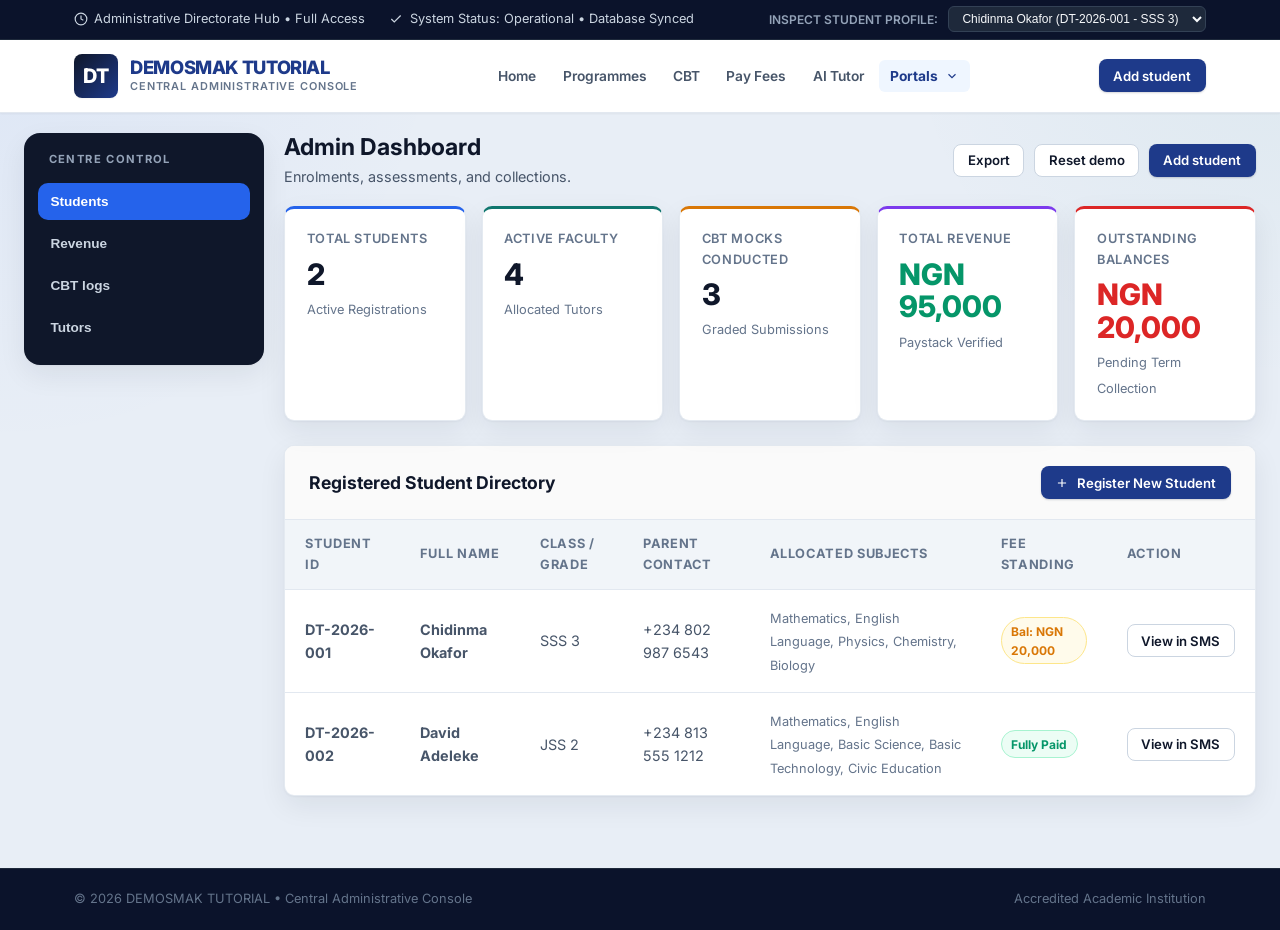
==== commit 9c2ae9b9: "update" ====
--- a/admin.html
+++ b/admin.html
@@ -7,7 +7,7 @@
     <meta name="description" content="Central administrative control panel for monitoring student registration, CBT exams, tuition revenue, and tutor allocations.">
     <link rel="stylesheet" href="assets/css/style.css">
 </head>
-<body>
+<body class="dash-page">
 
     <!-- Top Status Bar -->
     <header class="top-bar">
@@ -68,35 +68,31 @@
         </div>
     </nav>
 
-    <!-- Page Banner -->
-    <header class="page-header-banner" style="background: linear-gradient(135deg, #090e17 0%, #0f172a 100%);">
-        <div class="container page-header-content">
-            <div class="page-title-box">
-                <div class="section-badge" style="background: rgba(255,255,255,0.12); color: #ffffff; border-color: rgba(255,255,255,0.2);">
-                    Centre control
-                </div>
-                <h1>Admin Dashboard</h1>
-                <p>Enrolments, CBT results, and tuition revenue.</p>
+    <main class="dash-layout">
+        <aside class="dash-rail">
+            <span class="dash-rail-kicker">Centre control</span>
+            <nav class="portal-tabs" aria-label="Admin Sections">
+                <button type="button" class="portal-tab-btn active" data-tab="tab-adm-students">Students</button>
+                <button type="button" class="portal-tab-btn" data-tab="tab-adm-revenue">Revenue</button>
+                <button type="button" class="portal-tab-btn" data-tab="tab-adm-cbt">CBT logs</button>
+                <button type="button" class="portal-tab-btn" data-tab="tab-adm-tutors">Tutors</button>
+            </nav>
+        </aside>
+
+        <div class="dash-canvas">
+            <div class="dash-toolbar">
+                <div>
+                    <h1>Admin Dashboard</h1>
+                    <p>Enrolments, assessments, and collections.</p>
+                </div>
+                <div class="dash-toolbar-actions">
+                    <button type="button" class="btn btn-secondary btn-sm" onclick="exportDataSummary()">Export</button>
+                    <button type="button" class="btn btn-secondary btn-sm" onclick="resetDatabaseConfirm()">Reset demo</button>
+                    <button type="button" class="btn btn-primary btn-sm open-register-modal-btn">Add student</button>
+                </div>
             </div>
-            <div style="display: flex; gap: 0.75rem;">
-                <button type="button" class="btn btn-secondary btn-sm" onclick="exportDataSummary()">
-                    <svg width="14" height="14" viewBox="0 0 24 24" fill="none" stroke="currentColor" stroke-width="2"><path d="M21 15v4a2 2 0 0 1-2 2H5a2 2 0 0 1-2-2v-4"></path><polyline points="7 10 12 15 17 10"></polyline><line x1="12" y1="15" x2="12" y2="3"></line></svg>
-                    Export Summary
-                </button>
-                <button type="button" class="btn btn-secondary btn-sm" onclick="resetDatabaseConfirm()">
-                    <svg width="14" height="14" viewBox="0 0 24 24" fill="none" stroke="currentColor" stroke-width="2"><path d="M3 12a9 9 0 1 0 9-9 9.75 9.75 0 0 0-6.74 2.74L3 8"></path><polyline points="3 3 3 8 8 8"></polyline></svg>
-                    Reset Demo State
-                </button>
-            </div>
-        </div>
-    </header>
-
-    <!-- Main Container -->
-    <main class="portal-container">
-        <div class="container">
-
-            <!-- 5 Master KPI Metrics -->
-            <div class="stats-cards-grid" style="grid-template-columns: repeat(5, 1fr); margin-bottom: 2.5rem;">
+
+            <div class="stats-cards-grid" style="margin-bottom: 1.5rem;">
                 <div class="stat-kpi-card">
                     <span class="label">Total Students</span>
                     <div class="number" id="adm-kpi-students">2</div>
@@ -127,26 +123,6 @@
                     <span class="sub">Pending Term Collection</span>
                 </div>
             </div>
-
-            <!-- Tab Navigation for Admin Sections -->
-            <nav class="portal-tabs" aria-label="Admin Sections">
-                <button type="button" class="portal-tab-btn active" data-tab="tab-adm-students">
-                    <svg width="18" height="18" viewBox="0 0 24 24" fill="none" stroke="currentColor" stroke-width="2"><path d="M17 21v-2a4 4 0 0 0-4-4H5a4 4 0 0 0-4 4v2"></path><circle cx="9" cy="7" r="4"></circle></svg>
-                    Student Enrolment Roster
-                </button>
-                <button type="button" class="portal-tab-btn" data-tab="tab-adm-revenue">
-                    <svg width="18" height="18" viewBox="0 0 24 24" fill="none" stroke="currentColor" stroke-width="2"><rect x="1" y="4" width="22" height="16" rx="2" ry="2"></rect><line x1="1" y1="10" x2="23" y2="10"></line></svg>
-                    Financial Revenue Reports
-                </button>
-                <button type="button" class="portal-tab-btn" data-tab="tab-adm-cbt">
-                    <svg width="18" height="18" viewBox="0 0 24 24" fill="none" stroke="currentColor" stroke-width="2"><rect x="2" y="3" width="20" height="14" rx="2" ry="2"></rect><line x1="8" y1="21" x2="16" y2="21"></line><line x1="12" y1="17" x2="12" y2="21"></line></svg>
-                    CBT Assessment Logs
-                </button>
-                <button type="button" class="portal-tab-btn" data-tab="tab-adm-tutors">
-                    <svg width="18" height="18" viewBox="0 0 24 24" fill="none" stroke="currentColor" stroke-width="2"><path d="M20 21v-2a4 4 0 0 0-4-4H8a4 4 0 0 0-4 4v2"></path><circle cx="12" cy="7" r="4"></circle></svg>
-                    Tutor Allocations
-                </button>
-            </nav>
 
             <!-- TAB 1: Student Enrolment Roster -->
             <section id="tab-adm-students" class="tab-pane active">
@@ -275,7 +251,6 @@
                     </table>
                 </div>
             </section>
-
         </div>
     </main>
 
@@ -346,7 +321,7 @@
                     </div>
                 </div>
                 <div class="modal-footer">
-                    <button type="button" class="btn btn-secondary" onclick="document.getElementById('registration-modal').classList.remove('visible')">Cancel</button>
+                    <button type="button" class="btn btn-secondary" id="cancel-register-modal-btn">Cancel</button>
                     <button type="submit" class="btn btn-primary">Save & Issue ID</button>
                 </div>
             </form>
--- a/assets/css/style.css
+++ b/assets/css/style.css
@@ -16,11 +16,12 @@
     --accent-gold: #d97706;      /* Academic Amber */
     
     /* Neutrals */
-    --bg-main: #f8fafc;
+    --bg-main: #e8eef6;
     --bg-surface: #ffffff;
     --bg-surface-subtle: #f1f5f9;
     --border: #e2e8f0;
     --border-strong: #cbd5e1;
+    --shadow-card: 0 1px 2px rgba(15, 23, 42, 0.04), 0 10px 28px rgba(15, 23, 42, 0.07);
     
     /* Typography */
     --text-primary: #0f172a;
@@ -60,14 +61,24 @@
 html {
     font-size: 16px;
     scroll-behavior: smooth;
+    min-height: 100%;
 }
 
 body {
     font-family: var(--font-stack);
     background-color: var(--bg-main);
+    background-image:
+        radial-gradient(circle at top left, rgba(37, 99, 235, 0.06), transparent 28rem),
+        radial-gradient(circle at top right, rgba(15, 118, 110, 0.05), transparent 24rem);
     color: var(--text-primary);
     line-height: 1.6;
     -webkit-font-smoothing: antialiased;
+    min-height: 100%;
+    overflow-x: hidden;
+}
+
+body.scroll-locked {
+    overflow: hidden;
 }
 
 /* ==========================================================================
@@ -291,6 +302,7 @@
     top: 0;
     z-index: 100;
     box-shadow: var(--shadow-sm);
+    overflow: visible;
 }
 
 .nav-container {
@@ -448,10 +460,11 @@
    ========================================================================== */
 
 .hero-section {
-    background: linear-gradient(180deg, #ffffff 0%, var(--bg-main) 100%);
+    background: #ffffff;
     padding: 3rem 0 4.25rem;
     position: relative;
-    border-bottom: 1px solid var(--border);
+    border-bottom: 1px solid rgba(226, 232, 240, 0.8);
+    box-shadow: 0 12px 32px rgba(15, 23, 42, 0.04);
 }
 
 .hero-grid {
@@ -665,10 +678,10 @@
 
 .quick-card {
     background: #ffffff;
-    border: 1px solid var(--border);
+    border: 1px solid rgba(226, 232, 240, 0.9);
     border-radius: var(--radius-md);
     padding: 1.5rem;
-    box-shadow: var(--shadow-md);
+    box-shadow: var(--shadow-card);
     display: flex;
     flex-direction: column;
     gap: 0.75rem;
@@ -676,6 +689,11 @@
     text-decoration: none;
     color: inherit;
 }
+
+.quick-card:nth-child(1) { background: linear-gradient(180deg, #ffffff 0%, #eef4ff 100%); }
+.quick-card:nth-child(2) { background: linear-gradient(180deg, #ffffff 0%, #f0fdfa 100%); }
+.quick-card:nth-child(3) { background: linear-gradient(180deg, #ffffff 0%, #fffbeb 100%); }
+.quick-card:nth-child(4) { background: linear-gradient(180deg, #ffffff 0%, #fdf2f8 100%); }
 
 .quick-card:hover {
     transform: translateY(-3px);
@@ -722,10 +740,17 @@
    Core Offerings Section
    ========================================================================== */
 
+.offerings-section,
+.programmes-section {
+    padding: 4.25rem 0;
+}
+
 .offerings-section {
-    padding: 4.25rem 0;
-    background-color: #ffffff;
-    border-bottom: 1px solid var(--border);
+    background-color: transparent;
+}
+
+.programmes-section {
+    background-color: transparent;
 }
 
 .offerings-grid {
@@ -735,14 +760,15 @@
 }
 
 .offering-card {
-    background: var(--bg-main);
-    border: 1px solid var(--border);
+    background: #ffffff;
+    border: 1px solid rgba(226, 232, 240, 0.9);
     border-radius: var(--radius-md);
     padding: 2rem;
     transition: var(--transition);
     display: flex;
     flex-direction: column;
     height: 100%;
+    box-shadow: var(--shadow-card);
 }
 
 .offering-card:hover {
@@ -814,9 +840,17 @@
    Programmes & Subject Catalogue
    ========================================================================== */
 
+.catalogue-shell {
+    background: #ffffff;
+    border: 1px solid rgba(226, 232, 240, 0.9);
+    border-radius: 18px;
+    box-shadow: var(--shadow-card);
+    padding: 1.5rem 1.5rem 1.75rem;
+}
+
 .programmes-section {
-    padding: 4.25rem 0;
-    background-color: var(--bg-main);
+    padding: 2.5rem 0 4.25rem;
+    background-color: transparent;
 }
 
 .audience-section {
@@ -832,13 +866,14 @@
 }
 
 .audience-card {
-    background: var(--bg-main);
-    border: 1px solid var(--border);
+    background: #ffffff;
+    border: 1px solid rgba(226, 232, 240, 0.9);
     border-radius: var(--radius-md);
     padding: 1.75rem;
     display: flex;
     flex-direction: column;
     gap: 0.85rem;
+    box-shadow: var(--shadow-card);
 }
 
 .audience-card h3 {
@@ -883,7 +918,7 @@
     display: flex;
     justify-content: center;
     gap: 0.5rem;
-    margin-bottom: 3rem;
+    margin-bottom: 1.5rem;
     flex-wrap: wrap;
 }
 
@@ -913,15 +948,15 @@
 .programmes-grid {
     display: grid;
     grid-template-columns: repeat(3, 1fr);
-    gap: 2rem;
+    gap: 1.25rem;
 }
 
 .programme-card {
     background: #ffffff;
-    border: 1px solid var(--border);
+    border: 1px solid rgba(226, 232, 240, 0.9);
     border-radius: var(--radius-md);
     overflow: hidden;
-    box-shadow: var(--shadow-sm);
+    box-shadow: var(--shadow-card);
     display: flex;
     flex-direction: column;
     transition: var(--transition);
@@ -1179,16 +1214,16 @@
 
 .student-context-card {
     background: #ffffff;
-    border: 1px solid var(--border);
+    border: 1px solid rgba(226, 232, 240, 0.9);
     border-radius: var(--radius-md);
-    padding: 1.5rem 2rem;
-    margin-bottom: 2rem;
-    box-shadow: var(--shadow-sm);
+    padding: 1.25rem 1.5rem;
+    margin-bottom: 1.25rem;
+    box-shadow: var(--shadow-card);
     display: flex;
     align-items: center;
     justify-content: space-between;
     flex-wrap: wrap;
-    gap: 1.5rem;
+    gap: 1.25rem;
 }
 
 .student-info-meta {
@@ -1299,18 +1334,24 @@
 /* Common Card Grid */
 .stats-cards-grid {
     display: grid;
-    grid-template-columns: repeat(4, 1fr);
-    gap: 1.5rem;
-    margin-bottom: 2rem;
+    grid-template-columns: repeat(auto-fit, minmax(180px, 1fr));
+    gap: 1rem;
+    margin-bottom: 1.5rem;
 }
 
 .stat-kpi-card {
     background: #ffffff;
-    border: 1px solid var(--border);
+    border: 1px solid rgba(226, 232, 240, 0.9);
     border-radius: var(--radius-md);
-    padding: 1.5rem;
-    box-shadow: var(--shadow-sm);
-}
+    padding: 1.25rem 1.35rem;
+    box-shadow: var(--shadow-card);
+    border-top: 3px solid var(--accent);
+}
+
+.stat-kpi-card:nth-child(2) { border-top-color: var(--secondary); }
+.stat-kpi-card:nth-child(3) { border-top-color: var(--accent-gold); }
+.stat-kpi-card:nth-child(4) { border-top-color: #7c3aed; }
+.stat-kpi-card:nth-child(5) { border-top-color: var(--danger); }
 
 .stat-kpi-card .label {
     font-size: 0.8rem;
@@ -1338,30 +1379,32 @@
 /* Tables */
 .data-table-card {
     background: #ffffff;
-    border: 1px solid var(--border);
+    border: 1px solid rgba(226, 232, 240, 0.9);
     border-radius: var(--radius-md);
-    overflow: hidden;
-    box-shadow: var(--shadow-sm);
-    margin-bottom: 2rem;
-}
-
-.table-header-bar {
-    padding: 1.25rem 1.5rem;
-    border-bottom: 1px solid var(--border);
-    display: flex;
-    justify-content: space-between;
-    align-items: center;
-    background: #fafafa;
-}
-
-.table-header-bar h3 {
-    font-size: 1.1rem;
+    overflow-x: auto;
+    overflow-y: hidden;
+    -webkit-overflow-scrolling: touch;
+    box-shadow: var(--shadow-card);
+    margin-bottom: 1.5rem;
 }
 
 .custom-table {
     width: 100%;
     border-collapse: collapse;
     text-align: left;
+}
+
+.table-header-bar {
+    padding: 1.25rem 1.5rem;
+    border-bottom: 1px solid var(--border);
+    display: flex;
+    justify-content: space-between;
+    align-items: center;
+    background: #fafafa;
+}
+
+.table-header-bar h3 {
+    font-size: 1.1rem;
 }
 
 .custom-table th {
@@ -2650,17 +2693,29 @@
 }
 
 @media (max-width: 768px) {
+    .top-info {
+        display: none;
+    }
+    .hero-actions .btn,
+    .final-cta-actions .btn {
+        width: 100%;
+    }
     .nav-links {
         display: none;
-        position: absolute;
+        position: fixed;
         top: 72px;
         left: 0;
         right: 0;
+        max-height: calc(100dvh - 72px);
+        overflow-y: auto;
+        -webkit-overflow-scrolling: touch;
         background: #ffffff;
         flex-direction: column;
-        padding: 1rem 1.5rem;
+        padding: 1rem 1.5rem 1.5rem;
         border-bottom: 1px solid var(--border);
         box-shadow: var(--shadow-lg);
+        z-index: 200;
+        overscroll-behavior: contain;
     }
     .nav-links.active {
         display: flex;
@@ -2696,6 +2751,17 @@
     .form-grid-2 {
         grid-template-columns: 1fr;
     }
+    .custom-table {
+        min-width: 640px;
+    }
+    .filter-tabs {
+        flex-wrap: nowrap;
+        overflow-x: auto;
+        overflow-y: hidden;
+        justify-content: flex-start;
+        -webkit-overflow-scrolling: touch;
+        padding-bottom: 0.35rem;
+    }
     .footer-grid {
         grid-template-columns: 1fr;
     }
@@ -2704,5 +2770,179 @@
         gap: 0.75rem;
         text-align: center;
     }
-}
-
+    .dash-layout {
+        grid-template-columns: 1fr;
+        padding: 1rem;
+    }
+    .dash-rail {
+        position: static;
+        padding: 0.75rem;
+    }
+    .dash-page .portal-tabs {
+        flex-direction: row;
+        border-bottom: none;
+        border-right: none;
+        overflow-x: auto;
+        overflow-y: hidden;
+        -webkit-overflow-scrolling: touch;
+        margin-bottom: 0;
+    }
+    .dash-page .portal-tab-btn {
+        border-bottom: none;
+        border-left: 3px solid transparent;
+        margin-left: 0;
+        margin-bottom: 0;
+    }
+    .dash-page .portal-tab-btn.active {
+        border-left-color: transparent;
+        background: var(--primary-light);
+    }
+}
+
+/* ==========================================================================
+   Professional dashboard shell (SMS / Parent / Admin)
+   ========================================================================== */
+
+.dash-page .page-header-banner {
+    display: none;
+}
+
+.dash-page .site-footer {
+    padding: 1.25rem 0;
+}
+
+.dash-page .footer-bottom {
+    padding-top: 0;
+    border-top: none;
+}
+
+.dash-page .portal-container {
+    padding: 0;
+}
+
+.dash-layout {
+    display: grid;
+    grid-template-columns: 240px minmax(0, 1fr);
+    gap: 1.25rem;
+    width: 100%;
+    max-width: 1280px;
+    margin: 0 auto;
+    padding: 1.25rem 1.5rem 3rem;
+    align-items: start;
+}
+
+.dash-rail {
+    background: #0f172a;
+    color: #e2e8f0;
+    border-radius: 16px;
+    padding: 1.15rem 0.85rem;
+    box-shadow: var(--shadow-card);
+    position: sticky;
+    top: 88px;
+}
+
+.dash-rail-kicker {
+    display: block;
+    font-size: 0.7rem;
+    font-weight: 700;
+    letter-spacing: 0.12em;
+    text-transform: uppercase;
+    color: #94a3b8;
+    padding: 0 0.7rem 0.85rem;
+}
+
+.dash-page .portal-tabs {
+    display: flex;
+    flex-direction: column;
+    gap: 0.3rem;
+    border-bottom: none;
+    margin-bottom: 0;
+    overflow: visible;
+}
+
+.dash-page .portal-tab-btn {
+    width: 100%;
+    justify-content: flex-start;
+    color: #cbd5e1;
+    padding: 0.7rem 0.8rem;
+    border-radius: 10px;
+    border-bottom: none;
+    margin-bottom: 0;
+    font-size: 0.85rem;
+}
+
+.dash-page .portal-tab-btn:hover {
+    color: #ffffff;
+    background: rgba(255, 255, 255, 0.06);
+}
+
+.dash-page .portal-tab-btn.active {
+    color: #ffffff;
+    background: var(--accent);
+    border-bottom-color: transparent;
+    font-weight: 700;
+}
+
+.dash-canvas {
+    min-width: 0;
+}
+
+.dash-toolbar {
+    display: flex;
+    justify-content: space-between;
+    align-items: center;
+    gap: 1rem;
+    flex-wrap: wrap;
+    margin-bottom: 1.15rem;
+}
+
+.dash-toolbar h1 {
+    font-size: 1.45rem;
+    margin: 0 0 0.2rem;
+}
+
+.dash-toolbar p {
+    margin: 0;
+    font-size: 0.9rem;
+}
+
+.dash-toolbar-actions {
+    display: flex;
+    gap: 0.6rem;
+    flex-wrap: wrap;
+}
+
+@media (max-width: 992px) {
+    .dash-layout {
+        grid-template-columns: 1fr;
+    }
+    .dash-rail {
+        position: static;
+        background: #ffffff;
+        color: var(--text-primary);
+        padding: 0.75rem;
+    }
+    .dash-rail-kicker {
+        color: var(--text-muted);
+        padding-bottom: 0.5rem;
+    }
+    .dash-page .portal-tabs {
+        flex-direction: row;
+        overflow-x: auto;
+        overflow-y: hidden;
+        -webkit-overflow-scrolling: touch;
+        padding-bottom: 0.25rem;
+    }
+    .dash-page .portal-tab-btn {
+        width: auto;
+        color: var(--text-secondary);
+        background: var(--bg-surface-subtle);
+        white-space: nowrap;
+    }
+    .dash-page .portal-tab-btn.active {
+        background: var(--primary);
+        color: #ffffff;
+    }
+}
+
+
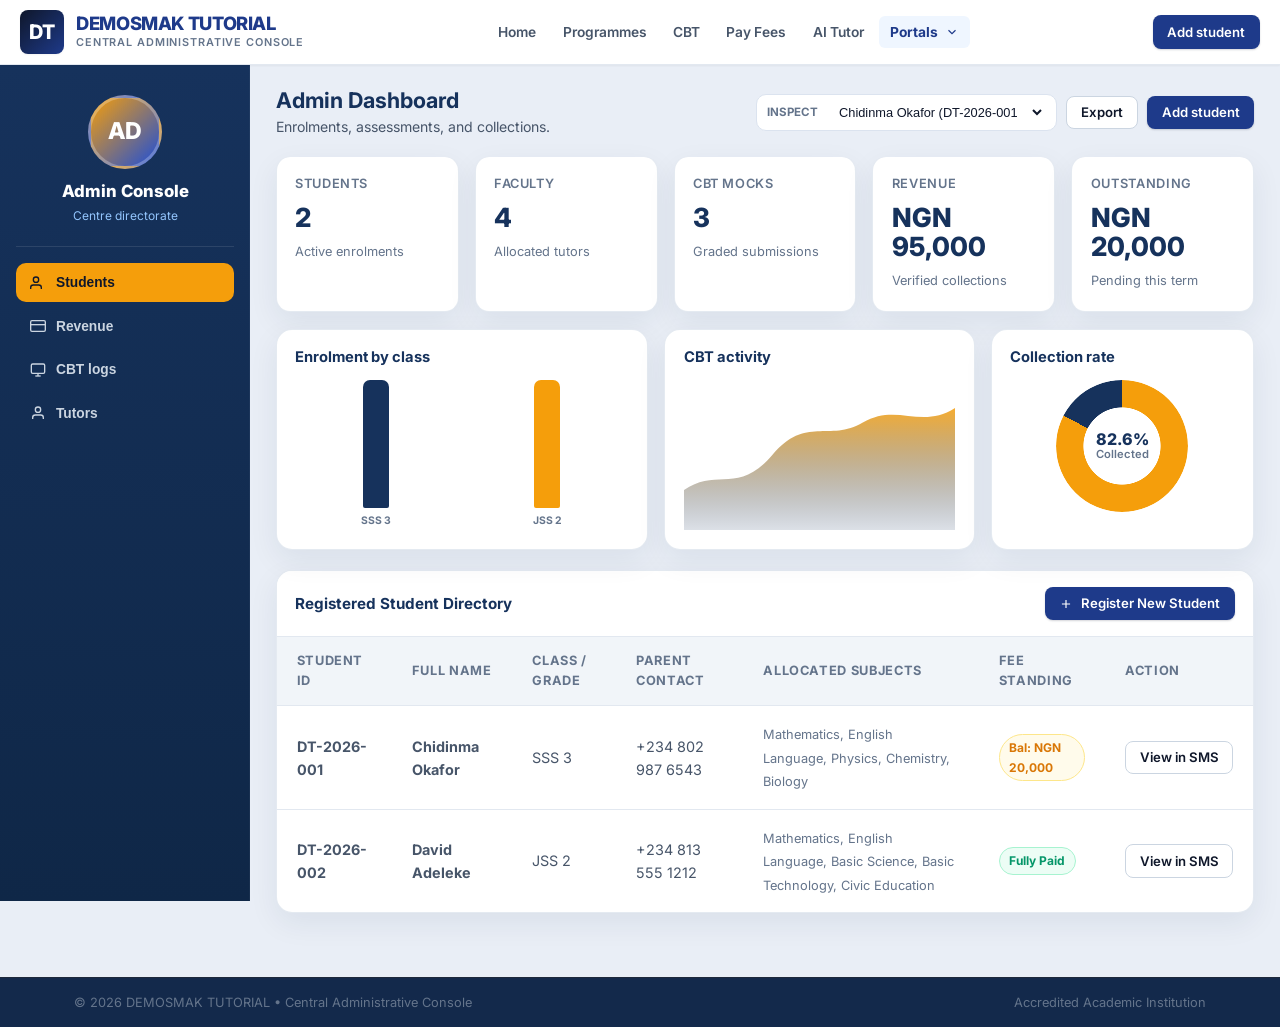
==== commit 3062095d: "update" ====
--- a/admin.html
+++ b/admin.html
@@ -2,32 +2,12 @@
 <html lang="en">
 <head>
     <meta charset="UTF-8">
-    <meta name="viewport" content="width=device-width, initial-scale=1.0">
+    <meta name="viewport" content="width=device-width, initial-scale=1.0, viewport-fit=cover">
     <title>Administrative Dashboard | DEMOSMAK TUTORIAL</title>
     <meta name="description" content="Central administrative control panel for monitoring student registration, CBT exams, tuition revenue, and tutor allocations.">
     <link rel="stylesheet" href="assets/css/style.css">
 </head>
 <body class="dash-page">
-
-    <!-- Top Status Bar -->
-    <header class="top-bar">
-        <div class="container">
-            <div class="top-info">
-                <span class="top-info-item">
-                    <svg width="14" height="14" viewBox="0 0 24 24" fill="none" stroke="currentColor" stroke-width="2"><circle cx="12" cy="12" r="10"></circle><polyline points="12 6 12 12 16 14"></polyline></svg>
-                    Administrative Directorate Hub &bull; Full Access
-                </span>
-                <span class="top-info-item">
-                    <svg width="14" height="14" viewBox="0 0 24 24" fill="none" stroke="currentColor" stroke-width="2"><polyline points="20 6 9 17 4 12"></polyline></svg>
-                    System Status: Operational &bull; Database Synced
-                </span>
-            </div>
-            <div class="top-switcher">
-                <label for="global-student-select">Inspect Student Profile:</label>
-                <select id="global-student-select" class="student-select-input" aria-label="Inspect student profile"></select>
-            </div>
-        </div>
-    </header>
 
     <!-- Navigation Header -->
     <nav class="main-header" aria-label="Main Navigation">
@@ -70,12 +50,28 @@
 
     <main class="dash-layout">
         <aside class="dash-rail">
-            <span class="dash-rail-kicker">Centre control</span>
+            <div class="dash-profile">
+                <div class="dash-profile-avatar">AD</div>
+                <div class="dash-profile-name">Admin Console</div>
+                <span class="dash-profile-role">Centre directorate</span>
+            </div>
             <nav class="portal-tabs" aria-label="Admin Sections">
-                <button type="button" class="portal-tab-btn active" data-tab="tab-adm-students">Students</button>
-                <button type="button" class="portal-tab-btn" data-tab="tab-adm-revenue">Revenue</button>
-                <button type="button" class="portal-tab-btn" data-tab="tab-adm-cbt">CBT logs</button>
-                <button type="button" class="portal-tab-btn" data-tab="tab-adm-tutors">Tutors</button>
+                <button type="button" class="portal-tab-btn active" data-tab="tab-adm-students">
+                    <svg viewBox="0 0 24 24" fill="none" stroke="currentColor" stroke-width="2"><path d="M17 21v-2a4 4 0 0 0-4-4H5a4 4 0 0 0-4 4v2"></path><circle cx="9" cy="7" r="4"></circle></svg>
+                    Students
+                </button>
+                <button type="button" class="portal-tab-btn" data-tab="tab-adm-revenue">
+                    <svg viewBox="0 0 24 24" fill="none" stroke="currentColor" stroke-width="2"><rect x="1" y="4" width="22" height="16" rx="2"></rect><line x1="1" y1="10" x2="23" y2="10"></line></svg>
+                    Revenue
+                </button>
+                <button type="button" class="portal-tab-btn" data-tab="tab-adm-cbt">
+                    <svg viewBox="0 0 24 24" fill="none" stroke="currentColor" stroke-width="2"><rect x="2" y="3" width="20" height="14" rx="2"></rect><line x1="8" y1="21" x2="16" y2="21"></line><line x1="12" y1="17" x2="12" y2="21"></line></svg>
+                    CBT logs
+                </button>
+                <button type="button" class="portal-tab-btn" data-tab="tab-adm-tutors">
+                    <svg viewBox="0 0 24 24" fill="none" stroke="currentColor" stroke-width="2"><path d="M20 21v-2a4 4 0 0 0-4-4H8a4 4 0 0 0-4 4v2"></path><circle cx="12" cy="7" r="4"></circle></svg>
+                    Tutors
+                </button>
             </nav>
         </aside>
 
@@ -86,43 +82,75 @@
                     <p>Enrolments, assessments, and collections.</p>
                 </div>
                 <div class="dash-toolbar-actions">
+                    <label class="dash-switcher">
+                        <span>Inspect</span>
+                        <select id="global-student-select" class="student-select-input" aria-label="Inspect student profile"></select>
+                    </label>
                     <button type="button" class="btn btn-secondary btn-sm" onclick="exportDataSummary()">Export</button>
-                    <button type="button" class="btn btn-secondary btn-sm" onclick="resetDatabaseConfirm()">Reset demo</button>
                     <button type="button" class="btn btn-primary btn-sm open-register-modal-btn">Add student</button>
                 </div>
             </div>
 
-            <div class="stats-cards-grid" style="margin-bottom: 1.5rem;">
+            <div class="stats-cards-grid dash-kpi-row">
                 <div class="stat-kpi-card">
-                    <span class="label">Total Students</span>
+                    <span class="label">Students</span>
                     <div class="number" id="adm-kpi-students">2</div>
-                    <span class="sub">Active Registrations</span>
+                    <span class="sub">Active enrolments</span>
                 </div>
 
                 <div class="stat-kpi-card">
-                    <span class="label">Active Faculty</span>
+                    <span class="label">Faculty</span>
                     <div class="number" id="adm-kpi-tutors">4</div>
-                    <span class="sub">Allocated Tutors</span>
+                    <span class="sub">Allocated tutors</span>
                 </div>
 
                 <div class="stat-kpi-card">
-                    <span class="label">CBT Mocks Conducted</span>
+                    <span class="label">CBT mocks</span>
                     <div class="number" id="adm-kpi-cbt">3</div>
-                    <span class="sub">Graded Submissions</span>
+                    <span class="sub">Graded submissions</span>
                 </div>
 
                 <div class="stat-kpi-card">
-                    <span class="label">Total Revenue</span>
-                    <div class="number" style="color: var(--success);" id="adm-kpi-revenue">NGN 95,000</div>
-                    <span class="sub">Paystack Verified</span>
+                    <span class="label">Revenue</span>
+                    <div class="number" id="adm-kpi-revenue">NGN 95,000</div>
+                    <span class="sub">Verified collections</span>
                 </div>
 
                 <div class="stat-kpi-card">
-                    <span class="label">Outstanding Balances</span>
-                    <div class="number" style="color: var(--danger);" id="adm-kpi-outstanding">NGN 20,000</div>
-                    <span class="sub">Pending Term Collection</span>
+                    <span class="label">Outstanding</span>
+                    <div class="number" id="adm-kpi-outstanding">NGN 20,000</div>
+                    <span class="sub">Pending this term</span>
                 </div>
             </div>
+
+            <section class="dash-charts">
+                <article class="chart-card">
+                    <h3>Enrolment by class</h3>
+                    <div class="bar-chart" id="adm-bar-chart">
+                        <div class="bar-col"><span class="bar" style="height:80%"></span><small>SSS 3</small></div>
+                        <div class="bar-col"><span class="bar" style="height:55%"></span><small>JSS 2</small></div>
+                    </div>
+                </article>
+                <article class="chart-card">
+                    <h3>CBT activity</h3>
+                    <svg class="area-chart" viewBox="0 0 240 120" preserveAspectRatio="none" aria-hidden="true">
+                        <defs>
+                            <linearGradient id="admArea" x1="0" y1="0" x2="0" y2="1">
+                                <stop offset="0%" stop-color="#f59e0b" stop-opacity="0.85"></stop>
+                                <stop offset="100%" stop-color="#16325c" stop-opacity="0.15"></stop>
+                            </linearGradient>
+                        </defs>
+                        <path fill="url(#admArea)" d="M0,88 C28,70 48,92 78,60 C108,28 128,50 158,34 C188,18 210,40 240,22 L240,120 L0,120 Z"></path>
+                    </svg>
+                </article>
+                <article class="chart-card">
+                    <h3>Collection rate</h3>
+                    <div class="donut-wrap">
+                        <div class="donut" id="adm-donut"></div>
+                        <div class="donut-label"><span id="adm-donut-val">82%</span><small>Collected</small></div>
+                    </div>
+                </article>
+            </section>
 
             <!-- TAB 1: Student Enrolment Roster -->
             <section id="tab-adm-students" class="tab-pane active">
@@ -406,6 +434,24 @@
             
             const eff = totalProjected > 0 ? ((totalCollected / totalProjected) * 100).toFixed(1) : 0;
             document.getElementById('rev-efficiency').textContent = `${eff}%`;
+
+            const byGrade = {};
+            students.forEach((s) => {
+                const key = s.grade || 'General';
+                byGrade[key] = (byGrade[key] || 0) + 1;
+            });
+            const maxGrade = Math.max(1, ...Object.values(byGrade));
+            const admBars = document.getElementById('adm-bar-chart');
+            if (admBars) {
+                admBars.innerHTML = Object.keys(byGrade).map((grade) => {
+                    const pct = Math.round((byGrade[grade] / maxGrade) * 100);
+                    return `<div class="bar-col"><span class="bar" style="height:${Math.max(12, pct)}%"></span><small>${grade}</small></div>`;
+                }).join('');
+            }
+            const donut = document.getElementById('adm-donut');
+            const donutVal = document.getElementById('adm-donut-val');
+            if (donut) donut.style.background = `conic-gradient(#f59e0b 0 ${eff}%, #16325c ${eff}% 100%)`;
+            if (donutVal) donutVal.textContent = `${eff}%`;
 
             // Tab 1: Students Roster Table
             const stTbody = document.getElementById('adm-students-tbody');
--- a/assets/css/style.css
+++ b/assets/css/style.css
@@ -1452,12 +1452,19 @@
     display: flex;
     justify-content: space-between;
     align-items: center;
+    gap: 1rem;
+    flex-wrap: wrap;
+}
+
+.cbt-test-info {
+    min-width: 0;
 }
 
 .cbt-test-info h3 {
     color: #ffffff;
     font-size: 1.2rem;
     margin-bottom: 0.2rem;
+    overflow-wrap: anywhere;
 }
 
 .cbt-test-info p {
@@ -1531,6 +1538,8 @@
     color: var(--text-primary);
     line-height: 1.5;
     margin-bottom: 2rem;
+    overflow-wrap: anywhere;
+    word-break: break-word;
 }
 
 .options-list {
@@ -1542,7 +1551,7 @@
 
 .option-item {
     display: flex;
-    align-items: center;
+    align-items: flex-start;
     gap: 1rem;
     padding: 1rem 1.25rem;
     border: 1px solid var(--border);
@@ -1575,6 +1584,8 @@
     color: var(--text-primary);
     cursor: pointer;
     flex-grow: 1;
+    overflow-wrap: anywhere;
+    word-break: break-word;
 }
 
 .cbt-nav-controls {
@@ -1582,6 +1593,8 @@
     display: flex;
     justify-content: space-between;
     align-items: center;
+    gap: 0.5rem;
+    flex-wrap: wrap;
     padding-top: 1.5rem;
     border-top: 1px solid var(--border);
 }
@@ -1729,13 +1742,14 @@
 
 .ai-assistant-wrapper {
     display: grid;
-    grid-template-columns: 280px 1fr;
+    grid-template-columns: 280px minmax(0, 1fr);
     background: #ffffff;
     border: 1px solid var(--border);
     border-radius: var(--radius-md);
     box-shadow: var(--shadow-md);
     overflow: hidden;
-    height: 720px;
+    min-height: 560px;
+    height: min(720px, calc(100dvh - 180px));
 }
 
 .ai-sidebar {
@@ -1812,6 +1826,8 @@
     display: flex;
     flex-direction: column;
     height: 100%;
+    min-width: 0;
+    min-height: 0;
 }
 
 .ai-chat-header {
@@ -1820,22 +1836,28 @@
     display: flex;
     justify-content: space-between;
     align-items: center;
+    gap: 0.75rem;
+    flex-wrap: wrap;
     background: #fafafa;
 }
 
 .ai-messages-scroll {
     flex-grow: 1;
     overflow-y: auto;
+    overflow-x: hidden;
     padding: 1.5rem;
     display: flex;
     flex-direction: column;
     gap: 1.25rem;
+    min-height: 0;
+    -webkit-overflow-scrolling: touch;
 }
 
 .chat-bubble {
     display: flex;
     gap: 0.85rem;
-    max-width: 85%;
+    max-width: 100%;
+    min-width: 0;
 }
 
 .chat-bubble.user {
@@ -1871,6 +1893,9 @@
     border-radius: var(--radius-md);
     border: 1px solid var(--border);
     font-size: 0.925rem;
+    min-width: 0;
+    overflow-wrap: anywhere;
+    word-break: break-word;
 }
 
 .chat-bubble.user .chat-content {
@@ -1950,17 +1975,17 @@
 
 .pstk-modal-backdrop {
     position: fixed;
-    top: 0;
-    left: 0;
-    right: 0;
-    bottom: 0;
+    inset: 0;
     background: rgba(15, 23, 42, 0.75);
     display: none;
-    align-items: center;
+    align-items: flex-start;
     justify-content: center;
     z-index: 1000;
     backdrop-filter: blur(4px);
     padding: 1rem;
+    overflow-y: auto;
+    -webkit-overflow-scrolling: touch;
+    overscroll-behavior: contain;
 }
 
 .pstk-modal-backdrop.visible {
@@ -1972,9 +1997,10 @@
     width: 100%;
     max-width: 460px;
     border-radius: 12px;
-    overflow: hidden;
+    overflow: visible;
     box-shadow: var(--shadow-xl);
     animation: modalSlide 0.25s ease-out;
+    margin: auto;
 }
 
 @keyframes modalSlide {
@@ -2255,6 +2281,7 @@
 
 .receipt-dialog {
     max-width: 620px;
+    width: 100%;
 }
 
 .receipt-card-printable {
@@ -2404,17 +2431,17 @@
 
 .modal-backdrop {
     position: fixed;
-    top: 0;
-    left: 0;
-    right: 0;
-    bottom: 0;
+    inset: 0;
     background: rgba(15, 23, 42, 0.75);
     display: none;
-    align-items: center;
+    align-items: flex-start;
     justify-content: center;
     z-index: 1000;
     backdrop-filter: blur(4px);
-    padding: 1.5rem;
+    padding: 1rem;
+    overflow-y: auto;
+    -webkit-overflow-scrolling: touch;
+    overscroll-behavior: contain;
 }
 
 .modal-backdrop.visible {
@@ -2426,11 +2453,11 @@
     width: 100%;
     max-width: 650px;
     border-radius: var(--radius-md);
-    overflow: hidden;
+    overflow: visible;
     box-shadow: var(--shadow-xl);
-    max-height: 90vh;
     display: flex;
     flex-direction: column;
+    margin: auto;
 }
 
 .modal-header {
@@ -2444,7 +2471,7 @@
 
 .modal-body {
     padding: 1.75rem;
-    overflow-y: auto;
+    overflow: visible;
 }
 
 .modal-footer {
@@ -2678,10 +2705,15 @@
     .ai-assistant-wrapper {
         grid-template-columns: 1fr;
         height: auto;
+        overflow: visible;
     }
     .ai-sidebar {
         border-right: none;
         border-bottom: 1px solid #1e293b;
+    }
+    .ai-chat-container {
+        height: min(68dvh, 560px);
+        min-height: 380px;
     }
     .footer-grid {
         grid-template-columns: 1fr 1fr;
@@ -2772,30 +2804,110 @@
     }
     .dash-layout {
         grid-template-columns: 1fr;
-        padding: 1rem;
+        padding: 0;
     }
     .dash-rail {
         position: static;
         padding: 0.75rem;
     }
-    .dash-page .portal-tabs {
-        flex-direction: row;
-        border-bottom: none;
-        border-right: none;
+    .btn {
+        white-space: normal;
+    }
+    .modal-backdrop,
+    .pstk-modal-backdrop {
+        padding: 0.75rem;
+        align-items: flex-start;
+    }
+    .modal-card,
+    .pstk-modal-dialog,
+    .receipt-dialog {
+        margin: 0.5rem auto 1.5rem;
+        max-width: 100%;
+    }
+    .modal-header,
+    .modal-body,
+    .modal-footer {
+        padding: 1rem;
+    }
+    .modal-footer {
+        flex-wrap: wrap;
+    }
+    .checkbox-group {
+        grid-template-columns: 1fr;
+    }
+    .receipt-card-printable {
+        padding: 1.15rem;
+    }
+    .receipt-info-grid,
+    .receipt-stamp-box {
+        grid-template-columns: 1fr;
+        flex-direction: column;
+        align-items: flex-start;
+        gap: 1rem;
+    }
+    .receipt-table {
+        font-size: 0.78rem;
+        display: block;
         overflow-x: auto;
-        overflow-y: hidden;
-        -webkit-overflow-scrolling: touch;
-        margin-bottom: 0;
-    }
-    .dash-page .portal-tab-btn {
-        border-bottom: none;
-        border-left: 3px solid transparent;
-        margin-left: 0;
-        margin-bottom: 0;
-    }
-    .dash-page .portal-tab-btn.active {
-        border-left-color: transparent;
-        background: var(--primary-light);
+    }
+    .page-header-banner {
+        padding: 1.25rem 0;
+    }
+    .page-title-box h1 {
+        font-size: 1.45rem;
+    }
+    .cbt-exam-header {
+        flex-direction: column;
+        align-items: flex-start;
+        gap: 0.75rem;
+        padding: 1rem;
+    }
+    .cbt-exam-wrapper {
+        overflow: visible;
+    }
+    .cbt-question-area {
+        padding: 1rem;
+    }
+    .cbt-nav-controls .btn {
+        flex: 1 1 42%;
+    }
+    .question-text {
+        font-size: 1rem;
+    }
+    .ai-assistant-wrapper {
+        height: auto;
+        overflow: visible;
+        min-height: 0;
+    }
+    .ai-sidebar {
+        padding: 1rem;
+    }
+    .ai-mode-btn {
+        white-space: normal;
+    }
+    .ai-chat-container {
+        height: min(70dvh, 560px);
+        min-height: 420px;
+        border-top: 1px solid var(--border);
+    }
+    .ai-chat-header {
+        padding: 0.85rem 1rem;
+    }
+    .ai-messages-scroll {
+        padding: 1rem;
+    }
+    .chat-bubble {
+        max-width: 100%;
+    }
+    .brand-sub {
+        display: none;
+    }
+    .nav-container {
+        height: 64px;
+    }
+    .nav-links {
+        top: 64px;
+        max-height: calc(100dvh - 64px);
     }
 }
 
@@ -2803,12 +2915,36 @@
    Professional dashboard shell (SMS / Parent / Admin)
    ========================================================================== */
 
+.dash-page {
+    background: #e9eef6;
+    background-image: none;
+}
+
+.dash-page .main-header {
+    background: #ffffff;
+}
+
+.dash-page .main-header .container {
+    max-width: none;
+    padding-left: 1.25rem;
+    padding-right: 1.25rem;
+}
+
+.dash-page .nav-container {
+    height: 64px;
+}
+
+.dash-page .top-bar {
+    display: none;
+}
+
 .dash-page .page-header-banner {
     display: none;
 }
 
 .dash-page .site-footer {
-    padding: 1.25rem 0;
+    padding: 0.9rem 0;
+    background: #13294b;
 }
 
 .dash-page .footer-bottom {
@@ -2820,41 +2956,104 @@
     padding: 0;
 }
 
+.dash-page .stat-kpi-card {
+    border-top: none;
+    text-align: left;
+    border-radius: 14px;
+    padding: 1.1rem 1.15rem 1.15rem;
+    box-shadow: 0 10px 30px rgba(19, 41, 75, 0.07);
+}
+
+.dash-page .data-table-card {
+    border-radius: 16px;
+    box-shadow: 0 10px 30px rgba(19, 41, 75, 0.07);
+    border: 1px solid rgba(226, 232, 240, 0.9);
+}
+
+.dash-page .table-header-bar {
+    background: #ffffff;
+    padding: 1rem 1.15rem;
+}
+
+.dash-page .table-header-bar h3 {
+    font-size: 0.95rem;
+    color: #16325c;
+}
+
+.dash-page .stat-kpi-card .number {
+    font-size: 1.65rem;
+    color: #16325c;
+}
+
 .dash-layout {
     display: grid;
-    grid-template-columns: 240px minmax(0, 1fr);
-    gap: 1.25rem;
+    grid-template-columns: 250px minmax(0, 1fr);
+    gap: 0;
     width: 100%;
-    max-width: 1280px;
-    margin: 0 auto;
-    padding: 1.25rem 1.5rem 3rem;
-    align-items: start;
+    max-width: none;
+    margin: 0;
+    padding: 0;
+    min-height: calc(100vh - 64px);
+    align-items: stretch;
 }
 
 .dash-rail {
-    background: #0f172a;
+    background: linear-gradient(180deg, #16325c 0%, #0f2747 100%);
     color: #e2e8f0;
-    border-radius: 16px;
-    padding: 1.15rem 0.85rem;
-    box-shadow: var(--shadow-card);
+    border-radius: 0;
+    padding: 1.6rem 1rem 2rem;
+    box-shadow: inset -1px 0 0 rgba(255, 255, 255, 0.04);
     position: sticky;
-    top: 88px;
+    top: 64px;
+    height: calc(100vh - 64px);
+    overflow-y: auto;
+}
+
+.dash-profile {
+    text-align: center;
+    padding: 0.25rem 0.5rem 1.35rem;
+    margin-bottom: 1rem;
+    border-bottom: 1px solid rgba(255, 255, 255, 0.1);
+}
+
+.dash-profile-avatar {
+    width: 74px;
+    height: 74px;
+    margin: 0 auto 0.8rem;
+    border-radius: 50%;
+    background: linear-gradient(135deg, #f59e0b 0%, #1d4ed8 100%);
+    color: #ffffff;
+    font-size: 1.45rem;
+    font-weight: 800;
+    display: flex;
+    align-items: center;
+    justify-content: center;
+    border: 3px solid rgba(255, 255, 255, 0.25);
+}
+
+.dash-profile-name {
+    color: #ffffff;
+    font-size: 1.05rem;
+    font-weight: 800;
+    line-height: 1.25;
+}
+
+.dash-profile-role,
+.dash-profile-meta {
+    display: block;
+    font-size: 0.75rem;
+    color: #93c5fd;
+    margin-top: 0.2rem;
 }
 
 .dash-rail-kicker {
-    display: block;
-    font-size: 0.7rem;
-    font-weight: 700;
-    letter-spacing: 0.12em;
-    text-transform: uppercase;
-    color: #94a3b8;
-    padding: 0 0.7rem 0.85rem;
+    display: none;
 }
 
 .dash-page .portal-tabs {
     display: flex;
     flex-direction: column;
-    gap: 0.3rem;
+    gap: 0.28rem;
     border-bottom: none;
     margin-bottom: 0;
     overflow: visible;
@@ -2863,28 +3062,39 @@
 .dash-page .portal-tab-btn {
     width: 100%;
     justify-content: flex-start;
+    gap: 0.65rem;
     color: #cbd5e1;
-    padding: 0.7rem 0.8rem;
+    padding: 0.72rem 0.85rem;
     border-radius: 10px;
     border-bottom: none;
     margin-bottom: 0;
-    font-size: 0.85rem;
+    font-size: 0.86rem;
+    font-weight: 600;
+    background: transparent;
+}
+
+.dash-page .portal-tab-btn svg {
+    width: 16px;
+    height: 16px;
+    flex-shrink: 0;
 }
 
 .dash-page .portal-tab-btn:hover {
     color: #ffffff;
-    background: rgba(255, 255, 255, 0.06);
+    background: rgba(255, 255, 255, 0.08);
 }
 
 .dash-page .portal-tab-btn.active {
-    color: #ffffff;
-    background: var(--accent);
+    color: #0f172a;
+    background: #f59e0b;
     border-bottom-color: transparent;
-    font-weight: 700;
+    font-weight: 800;
 }
 
 .dash-canvas {
     min-width: 0;
+    background: #e9eef6;
+    padding: 1.35rem 1.6rem 2.5rem;
 }
 
 .dash-toolbar {
@@ -2897,34 +3107,169 @@
 }
 
 .dash-toolbar h1 {
-    font-size: 1.45rem;
-    margin: 0 0 0.2rem;
+    font-size: 1.35rem;
+    margin: 0 0 0.15rem;
+    color: #16325c;
 }
 
 .dash-toolbar p {
     margin: 0;
-    font-size: 0.9rem;
+    font-size: 0.88rem;
 }
 
 .dash-toolbar-actions {
     display: flex;
     gap: 0.6rem;
     flex-wrap: wrap;
+    align-items: center;
+}
+
+.dash-switcher {
+    display: flex;
+    align-items: center;
+    gap: 0.45rem;
+    background: #ffffff;
+    border: 1px solid #dbe3ef;
+    border-radius: 10px;
+    padding: 0.3rem 0.65rem;
+}
+
+.dash-switcher span {
+    font-size: 0.72rem;
+    font-weight: 700;
+    text-transform: uppercase;
+    color: #64748b;
+}
+
+.dash-page .student-select-input {
+    background: transparent;
+    color: #0f172a;
+    border: none;
+    font-size: 0.8rem;
+    max-width: 220px;
+}
+
+.dash-kpi-row {
+    margin-bottom: 1.1rem;
+}
+
+.dash-charts {
+    display: grid;
+    grid-template-columns: 1.2fr 1fr 0.85fr;
+    gap: 1rem;
+    margin-bottom: 1.25rem;
+}
+
+.chart-card {
+    background: #ffffff;
+    border-radius: 16px;
+    padding: 1.1rem 1.15rem 1.2rem;
+    box-shadow: 0 10px 30px rgba(19, 41, 75, 0.07);
+    border: 1px solid rgba(226, 232, 240, 0.9);
+    min-width: 0;
+}
+
+.chart-card h3 {
+    font-size: 0.92rem;
+    color: #16325c;
+    margin-bottom: 0.85rem;
+}
+
+.bar-chart {
+    display: flex;
+    align-items: flex-end;
+    gap: 0.55rem;
+    height: 150px;
+}
+
+.bar-col {
+    flex: 1;
+    height: 100%;
+    display: flex;
+    flex-direction: column;
+    justify-content: flex-end;
+    align-items: center;
+    gap: 0.35rem;
+}
+
+.bar {
+    width: 100%;
+    max-width: 26px;
+    min-height: 10px;
+    border-radius: 7px 7px 2px 2px;
+    background: #16325c;
+}
+
+.bar-col:nth-child(even) .bar {
+    background: #f59e0b;
+}
+
+.bar-col small {
+    font-size: 0.65rem;
+    color: #64748b;
+    font-weight: 700;
+    text-align: center;
+}
+
+.area-chart {
+    width: 100%;
+    height: 150px;
+    display: block;
+}
+
+.donut-wrap {
+    position: relative;
+    width: 132px;
+    height: 132px;
+    margin: 0.25rem auto 0;
+}
+
+.donut {
+    width: 132px;
+    height: 132px;
+    border-radius: 50%;
+    background: conic-gradient(#f59e0b 0 72%, #16325c 72% 100%);
+    -webkit-mask: radial-gradient(farthest-side, transparent 58%, #000 59%);
+    mask: radial-gradient(farthest-side, transparent 58%, #000 59%);
+}
+
+.donut-label {
+    position: absolute;
+    inset: 0;
+    display: flex;
+    flex-direction: column;
+    align-items: center;
+    justify-content: center;
+    color: #16325c;
+    font-weight: 800;
+    line-height: 1.1;
+}
+
+.donut-label small {
+    font-size: 0.7rem;
+    font-weight: 600;
+    color: #64748b;
 }
 
 @media (max-width: 992px) {
     .dash-layout {
         grid-template-columns: 1fr;
+        min-height: 0;
     }
     .dash-rail {
         position: static;
-        background: #ffffff;
-        color: var(--text-primary);
-        padding: 0.75rem;
-    }
-    .dash-rail-kicker {
-        color: var(--text-muted);
-        padding-bottom: 0.5rem;
+        height: auto;
+        padding: 1rem;
+        margin: 0;
+    }
+    .dash-profile {
+        padding-bottom: 0.85rem;
+        margin-bottom: 0.75rem;
+    }
+    .dash-profile-avatar {
+        width: 56px;
+        height: 56px;
+        font-size: 1.1rem;
     }
     .dash-page .portal-tabs {
         flex-direction: row;
@@ -2935,14 +3280,23 @@
     }
     .dash-page .portal-tab-btn {
         width: auto;
-        color: var(--text-secondary);
-        background: var(--bg-surface-subtle);
         white-space: nowrap;
+        background: rgba(255, 255, 255, 0.08);
+        color: #e2e8f0;
     }
     .dash-page .portal-tab-btn.active {
-        background: var(--primary);
-        color: #ffffff;
-    }
-}
-
-
+        background: #f59e0b;
+        color: #0f172a;
+    }
+    .dash-charts {
+        grid-template-columns: 1fr;
+    }
+    .dash-canvas {
+        padding: 1rem;
+    }
+    .dash-page .nav-links {
+        top: 64px;
+    }
+}
+
+
